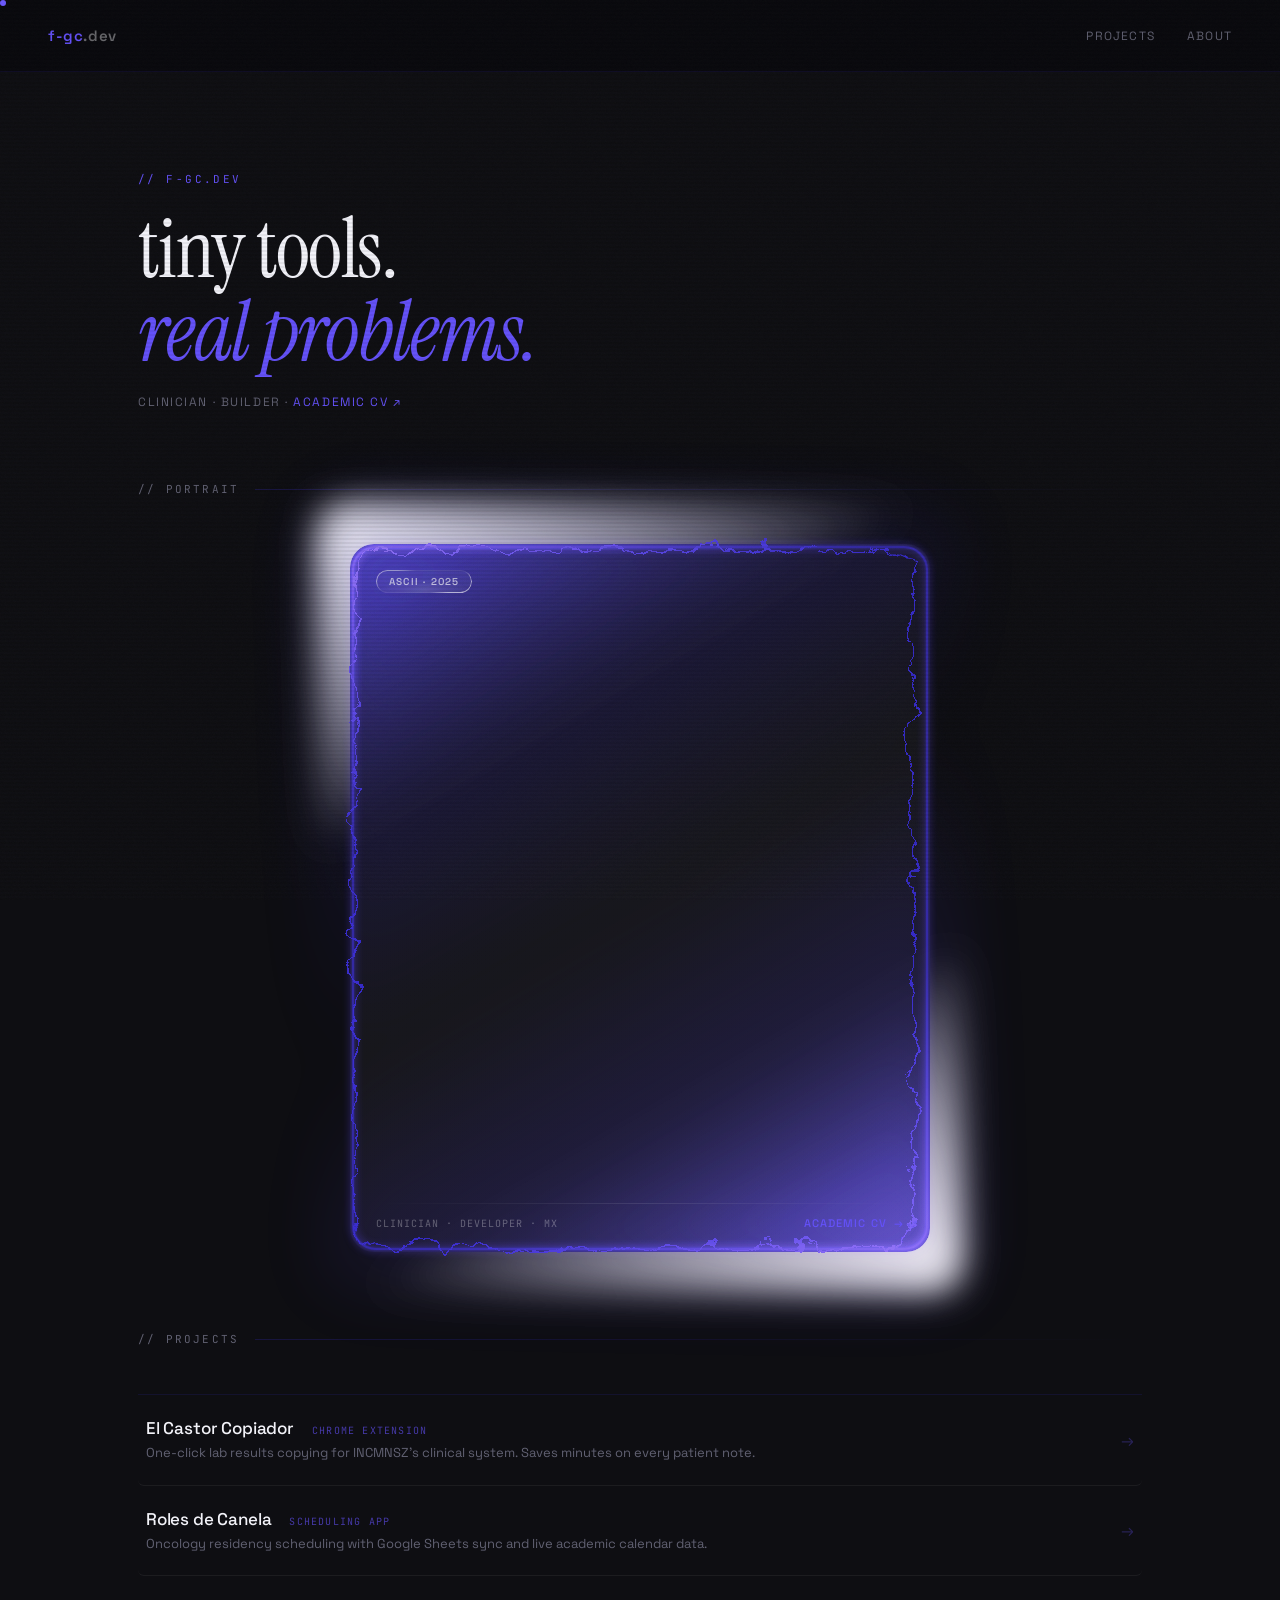
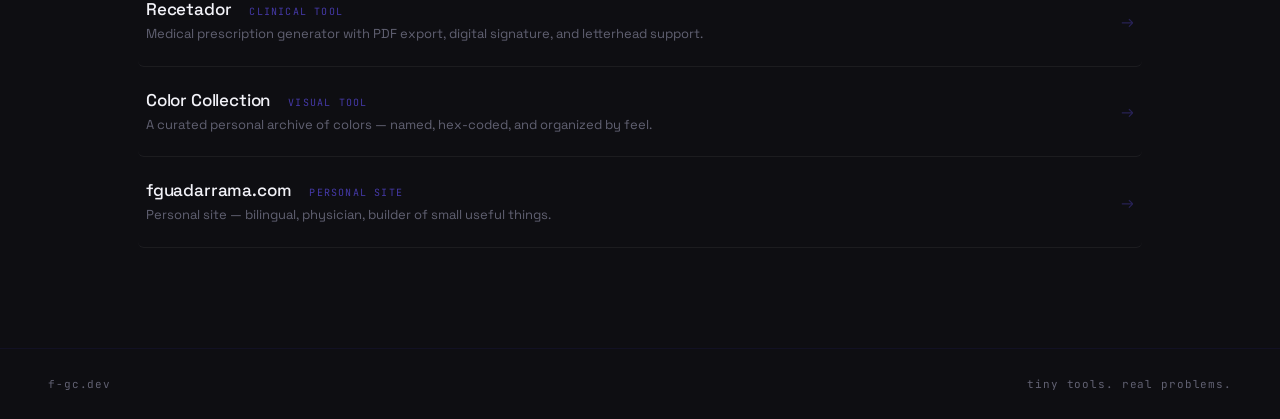
==== index.html @ c0503471 "Rename index (18).html to index.html" ====
<!DOCTYPE html>
<html lang="en">
<head>
  <meta charset="UTF-8" />
  <meta name="viewport" content="width=device-width, initial-scale=1.0" />
  <title>f-gc.dev</title>
  <link rel="preconnect" href="https://fonts.googleapis.com" />
  <link rel="preconnect" href="https://fonts.gstatic.com" crossorigin />
  <link href="https://fonts.googleapis.com/css2?family=Space+Grotesk:wght@300;400;500;600;700&family=Instrument+Serif:ital@0;1&family=JetBrains+Mono:wght@300;400&display=swap" rel="stylesheet" />
  <style>
    :root {
      --electric-border-color: color(display-p3 0.196 0.161 0.745);
      --electric-light-color:  color(display-p3 0.36  0.30  0.93);
      --gradient-color:        color(display-p3 0.10  0.08  0.30 / 0.45);
      --color-neutral-900:     color(display-p3 0.09  0.09  0.10);
      --bg:            color(display-p3 0.055 0.055 0.07);
      --fg:            color(display-p3 0.95  0.95  0.97);
      --muted:         color(display-p3 0.38  0.38  0.44);
      --accent:        color(display-p3 0.196 0.161 0.745);
      --accent-bright: color(display-p3 0.38  0.32  0.94);
      --card-w: 580px;
      --card-h: 700px;
    }

    *, *::before, *::after { margin: 0; padding: 0; box-sizing: border-box; }
    html { scroll-behavior: smooth; }

    body {
      font-family: 'Space Grotesk', sans-serif;
      background-color: var(--bg);
      color: var(--fg);
      min-height: 100vh;
      overflow-x: hidden;
    }

    /* grain */
    body::before {
      content: '';
      position: fixed; inset: 0;
      pointer-events: none; z-index: 9999; opacity: 0.025;
      background-image: url("data:image/svg+xml,%3Csvg viewBox='0 0 256 256' xmlns='http://www.w3.org/2000/svg'%3E%3Cfilter id='n'%3E%3CfeTurbulence type='fractalNoise' baseFrequency='0.9' numOctaves='4' stitchTiles='stitch'/%3E%3C/filter%3E%3Crect width='100%25' height='100%25' filter='url(%23n)'/%3E%3C/svg%3E");
      background-repeat: repeat; background-size: 128px 128px;
    }
    /* scanlines */
    body::after {
      content: '';
      position: fixed; inset: 0; pointer-events: none; z-index: 9998;
      background: repeating-linear-gradient(to bottom,transparent,transparent 2px,color(display-p3 0 0 0/0.06) 2px,color(display-p3 0 0 0/0.06) 4px);
    }

    /* HEADER */
    header {
      display: flex; align-items: center; justify-content: space-between;
      padding: 26px 48px;
      border-bottom: 1px solid color(display-p3 0.196 0.161 0.745 / 0.14);
      position: sticky; top: 0; z-index: 100;
      background: color(display-p3 0.04 0.04 0.05 / 0.88);
      backdrop-filter: blur(14px);
    }
    .logo { font-weight: 600; font-size: 15px; letter-spacing: 0.04em; color: var(--accent-bright); }
    .logo span { color: var(--fg); opacity: 0.4; }
    nav { display: flex; gap: 32px; font-size: 12px; letter-spacing: 0.1em; color: var(--muted); }
    nav a { color: inherit; text-decoration: none; text-transform: uppercase; transition: color 0.2s; }
    nav a:hover { color: var(--accent-bright); }

    /* HERO */
    .hero {
      padding: 100px 48px 72px;
      max-width: 1100px; margin: 0 auto; position: relative;
    }
    .hero-eyebrow {
      font-family: 'JetBrains Mono', monospace;
      font-size: 11px; letter-spacing: 0.22em; text-transform: uppercase;
      color: var(--accent-bright); margin-bottom: 22px;
      opacity: 0; animation: fadeUp 0.6s 0.1s forwards;
    }
    .hero-title {
      font-family: 'Instrument Serif', serif;
      font-size: clamp(50px, 6.5vw, 84px); font-weight: 400;
      line-height: 1.0; letter-spacing: -0.02em; margin-bottom: 20px;
      opacity: 0; animation: fadeUp 0.7s 0.2s forwards;
    }
    .hero-title em { font-style: italic; color: var(--accent-bright); }
    .hero-tagline {
      font-size: 12px; letter-spacing: 0.13em; color: var(--muted); text-transform: uppercase;
      opacity: 0; animation: fadeUp 0.7s 0.35s forwards;
    }
    .hero-tagline a { color: var(--accent-bright); text-decoration: none; transition: opacity 0.2s; }
    .hero-tagline a:hover { text-decoration: underline; }

    /* SECTION LABEL */
    .section-label {
      max-width: 1100px; margin: 0 auto; padding: 0 48px;
      display: flex; align-items: center; gap: 16px; margin-bottom: 48px;
    }
    .section-label span {
      font-family: 'JetBrains Mono', monospace;
      font-size: 11px; letter-spacing: 0.2em; text-transform: uppercase;
      color: var(--muted); white-space: nowrap;
    }
    .section-label::after {
      content: ''; flex: 1; height: 1px;
      background: linear-gradient(to right, color(display-p3 0.196 0.161 0.745 / 0.25), transparent);
    }

    /* HERO CARD */
    .hero-card-section {
      max-width: 1100px; margin: 0 auto;
      padding: 0 48px 80px;
      display: flex; justify-content: center;
    }

    .card-container {
      padding: 2px; border-radius: 24px; position: relative;
      width: var(--card-w); max-width: 100%; flex-shrink: 0;
      background:
        linear-gradient(-30deg, var(--gradient-color), transparent, var(--gradient-color)),
        linear-gradient(to bottom, var(--color-neutral-900), var(--color-neutral-900));
      opacity: 0; animation: fadeUp 0.7s 0.45s forwards;
    }

    .inner-container { position: relative; }

    .border-outer {
      border: 2px solid color(display-p3 0.196 0.161 0.745 / 0.5);
      border-radius: 24px; padding-right: 4px; padding-bottom: 4px;
    }
    .main-card {
      width: calc(var(--card-w) - 8px);
      max-width: calc(100% - 8px);
      height: var(--card-h);
      border-radius: 24px;
      border: 2px solid var(--electric-border-color);
      margin-top: -4px; margin-left: -4px;
      filter: url(#turbulent-displace);
    }
    .glow-layer-1 {
      border: 2px solid color(display-p3 0.196 0.161 0.745 / 0.6);
      border-radius: 24px; width: 100%; height: 100%;
      position: absolute; inset: 0; filter: blur(1px);
    }
    .glow-layer-2 {
      border: 2px solid var(--electric-light-color);
      border-radius: 24px; width: 100%; height: 100%;
      position: absolute; inset: 0; filter: blur(4px);
    }
    .overlay-1 {
      position: absolute; inset: 0; border-radius: 24px;
      opacity: 1; mix-blend-mode: overlay; transform: scale(1.1); filter: blur(16px);
      background: linear-gradient(-30deg, white, transparent 30%, transparent 70%, white);
    }
    .overlay-2 {
      position: absolute; inset: 0; border-radius: 24px;
      opacity: 0.5; mix-blend-mode: overlay; transform: scale(1.1); filter: blur(16px);
      background: linear-gradient(-30deg, white, transparent 30%, transparent 70%, white);
    }
    .background-glow {
      position: absolute; inset: 0; border-radius: 24px;
      filter: blur(32px); transform: scale(1.1); opacity: 0.28; z-index: -1;
      background: linear-gradient(-30deg, var(--electric-light-color), transparent, var(--electric-border-color));
    }

    /* Card content */
    .content-container {
      position: absolute; inset: 0;
      display: flex; flex-direction: column;
      overflow: hidden; border-radius: 22px;
    }
    .content-top { padding: 26px 26px 10px; }

    .scrollbar-glass {
      background:
        radial-gradient(47.2% 50% at 50.39% 88.37%, color(display-p3 1 1 1/0.12) 0%, transparent 100%),
        color(display-p3 1 1 1/0.04);
      position: relative; border-radius: 14px; width: fit-content;
      padding: 5px 13px; text-transform: uppercase;
      font-weight: 600; font-size: 10px; letter-spacing: 0.12em;
      color: color(display-p3 1 1 1/0.65);
    }
    .scrollbar-glass::before {
      content: ''; position: absolute; inset: 0; padding: 1px;
      background: linear-gradient(150deg,
        color(display-p3 1 1 1/0.48) 16.73%, color(display-p3 1 1 1/0.08) 30.2%,
        color(display-p3 1 1 1/0.08) 68.2%,  color(display-p3 1 1 1/0.60) 81.89%);
      border-radius: inherit;
      mask: linear-gradient(#fff 0 0) content-box, linear-gradient(#fff 0 0);
      mask-composite: xor; -webkit-mask-composite: xor; pointer-events: none;
    }

    /* ASCII block */
    .ascii-wrapper {
      flex: 1; overflow: hidden;
      display: flex; align-items: center; justify-content: center;
      padding: 6px 2px 2px;
    }
    .ascii-art {
      font-family: 'JetBrains Mono', monospace;
      font-weight: 300;
      /* JS will set a precise size; this is a safe fallback */
      font-size: 4px;
      line-height: 1.18;
      white-space: pre;
      color: color(display-p3 0.72 0.68 0.98);
      opacity: 0.85;
      letter-spacing: 0;
      display: block;
      max-width: 100%;
    }

    .divider {
      border: none; height: 1px; background-color: currentColor;
      opacity: 0.1; margin: 0 26px;
      mask-image: linear-gradient(to right, transparent, black, transparent);
      -webkit-mask-image: linear-gradient(to right, transparent, black, transparent);
    }
    .content-bottom {
      padding: 12px 26px 22px;
      display: flex; align-items: center; justify-content: space-between; gap: 12px;
    }
    .card-tagline {
      font-family: 'JetBrains Mono', monospace;
      font-size: 10px; letter-spacing: 0.1em; text-transform: uppercase;
      color: color(display-p3 1 1 1/0.3);
    }
    .card-cv-link {
      display: inline-flex; align-items: center; gap: 7px;
      font-size: 11px; letter-spacing: 0.1em; text-transform: uppercase;
      color: var(--accent-bright); text-decoration: none; font-weight: 500;
      white-space: nowrap; transition: gap 0.2s;
    }
    .card-cv-link:hover { gap: 11px; }
    .card-cv-link::after { content: '→'; }

    /* PROJECTS LIST */
    .projects-section {
      max-width: 1100px; margin: 0 auto; padding: 0 48px 100px;
    }
    .project-list {
      border-top: 1px solid color(display-p3 0.196 0.161 0.745 / 0.15);
    }
    .project-row {
      display: grid; grid-template-columns: 1fr auto;
      align-items: center; gap: 24px;
      padding: 22px 8px; border-bottom: 1px solid color(display-p3 1 1 1/0.06);
      text-decoration: none; color: inherit;
      border-radius: 6px;
      transition: background 0.18s, padding-left 0.18s;
      opacity: 0; animation: fadeUp 0.5s forwards;
    }
    .project-row:nth-child(1){animation-delay:0.5s}
    .project-row:nth-child(2){animation-delay:0.6s}
    .project-row:nth-child(3){animation-delay:0.7s}
    .project-row:nth-child(4){animation-delay:0.8s}
    .project-row:nth-child(5){animation-delay:0.9s}
    .project-row:hover {
      padding-left: 18px;
      background: color(display-p3 0.196 0.161 0.745 / 0.06);
    }
    .project-row:hover .project-arrow { opacity: 1; transform: translateX(4px); }
    .project-meta { display: flex; align-items: baseline; gap: 18px; flex-wrap: wrap; }
    .project-name { font-size: 17px; font-weight: 500; letter-spacing: -0.01em; }
    .project-tag {
      font-family: 'JetBrains Mono', monospace;
      font-size: 10px; letter-spacing: 0.12em; text-transform: uppercase;
      color: var(--accent-bright); opacity: 0.65;
    }
    .project-desc { font-size: 13px; color: var(--muted); margin-top: 4px; line-height: 1.5; }
    .project-arrow {
      font-size: 16px; color: var(--accent-bright); opacity: 0.3; flex-shrink: 0;
      transition: opacity 0.18s, transform 0.18s;
    }

    /* FOOTER */
    footer {
      border-top: 1px solid color(display-p3 0.196 0.161 0.745 / 0.1);
      padding: 28px 48px;
      display: flex; justify-content: space-between; align-items: center;
      font-family: 'JetBrains Mono', monospace;
      font-size: 11px; letter-spacing: 0.08em; color: var(--muted);
    }
    footer a { color: var(--accent-bright); text-decoration: none; }
    footer a:hover { text-decoration: underline; }

    /* ANIMATION */
    @keyframes fadeUp {
      from { opacity: 0; transform: translateY(18px); }
      to   { opacity: 1; transform: translateY(0); }
    }

    /* cursor */
    .cursor {
      width: 6px; height: 6px; background: var(--accent-bright);
      border-radius: 50%; position: fixed; pointer-events: none;
      z-index: 10000; mix-blend-mode: screen;
    }

    /* RESPONSIVE */
    @media (max-width: 860px) {
      :root { --card-w: 100%; --card-h: 520px; }
      header { padding: 18px 24px; }
      .hero { padding: 72px 24px 52px; }
      .section-label, .hero-card-section, .projects-section { padding-left: 24px; padding-right: 24px; }
    }
    @media (max-width: 480px) {
      :root { --card-h: 400px; }
      nav { gap: 18px; font-size: 11px; }
      footer { padding: 22px 24px; flex-direction: column; gap: 6px; text-align: center; }
      .project-name { font-size: 15px; }
    }
  </style>
</head>
<body>

  <div class="cursor" id="cursor"></div>

  <svg style="position:absolute;width:0;height:0;overflow:hidden;">
    <defs>
      <filter id="turbulent-displace" colorInterpolationFilters="sRGB" x="-20%" y="-20%" width="140%" height="140%">
        <feTurbulence type="turbulence" baseFrequency="0.02" numOctaves="10" result="noise1" seed="1"/>
        <feOffset in="noise1" dx="0" dy="0" result="offsetNoise1">
          <animate attributeName="dy" values="700; 0" dur="6s" repeatCount="indefinite" calcMode="linear"/>
        </feOffset>
        <feTurbulence type="turbulence" baseFrequency="0.02" numOctaves="10" result="noise2" seed="1"/>
        <feOffset in="noise2" dx="0" dy="0" result="offsetNoise2">
          <animate attributeName="dy" values="0; -700" dur="6s" repeatCount="indefinite" calcMode="linear"/>
        </feOffset>
        <feTurbulence type="turbulence" baseFrequency="0.02" numOctaves="10" result="noise1" seed="2"/>
        <feOffset in="noise1" dx="0" dy="0" result="offsetNoise3">
          <animate attributeName="dx" values="490; 0" dur="6s" repeatCount="indefinite" calcMode="linear"/>
        </feOffset>
        <feTurbulence type="turbulence" baseFrequency="0.02" numOctaves="10" result="noise2" seed="2"/>
        <feOffset in="noise2" dx="0" dy="0" result="offsetNoise4">
          <animate attributeName="dx" values="0; -490" dur="6s" repeatCount="indefinite" calcMode="linear"/>
        </feOffset>
        <feComposite in="offsetNoise1" in2="offsetNoise2" result="part1"/>
        <feComposite in="offsetNoise3" in2="offsetNoise4" result="part2"/>
        <feBlend in="part1" in2="part2" mode="color-dodge" result="combinedNoise"/>
        <feDisplacementMap in="SourceGraphic" in2="combinedNoise" scale="30" xChannelSelector="R" yChannelSelector="B"/>
      </filter>
    </defs>
  </svg>

  <header>
    <div class="logo">f-gc<span>.dev</span></div>
    <nav>
      <a href="#projects">projects</a>
      <a href="https://fguadarrama.com" target="_blank" rel="noopener">about</a>
    </nav>
  </header>

  <section class="hero">
    <p class="hero-eyebrow">// f-gc.dev</p>
    <h1 class="hero-title">tiny tools.<br><em>real problems.</em></h1>
    <p class="hero-tagline">clinician · builder · <a href="https://fguadarrama.com/cv" target="_blank" rel="noopener">academic cv ↗</a></p>
  </section>

  <div class="section-label">
    <span>// portrait</span>
  </div>

  <div class="hero-card-section">
    <div class="card-container">
      <div class="inner-container">
        <div class="border-outer">
          <div class="main-card"></div>
        </div>
        <div class="glow-layer-1"></div>
        <div class="glow-layer-2"></div>
      </div>
      <div class="overlay-1"></div>
      <div class="overlay-2"></div>
      <div class="background-glow"></div>
      <div class="content-container">
        <div class="content-top">
          <div class="scrollbar-glass">ASCII · 2025</div>
        </div>
        <div class="ascii-wrapper">
          <pre class="ascii-art" id="ascii-art"></pre>
        </div>
        <hr class="divider" />
        <div class="content-bottom">
          <span class="card-tagline">clinician · developer · mx</span>
          <a href="https://fguadarrama.com/cv" target="_blank" rel="noopener" class="card-cv-link">Academic CV</a>
        </div>
      </div>
    </div>
  </div>

  <div class="section-label" id="projects">
    <span>// projects</span>
  </div>

  <section class="projects-section">
    <div class="project-list">

      <a href="#" class="project-row">
        <div>
          <div class="project-meta">
            <span class="project-name">El Castor Copiador</span>
            <span class="project-tag">Chrome Extension</span>
          </div>
          <p class="project-desc">One-click lab results copying for INCMNSZ's clinical system. Saves minutes on every patient note.</p>
        </div>
        <span class="project-arrow">→</span>
      </a>

      <a href="#" class="project-row">
        <div>
          <div class="project-meta">
            <span class="project-name">Roles de Canela</span>
            <span class="project-tag">Scheduling App</span>
          </div>
          <p class="project-desc">Oncology residency scheduling with Google Sheets sync and live academic calendar data.</p>
        </div>
        <span class="project-arrow">→</span>
      </a>

      <a href="#" class="project-row">
        <div>
          <div class="project-meta">
            <span class="project-name">Recetador</span>
            <span class="project-tag">Clinical Tool</span>
          </div>
          <p class="project-desc">Medical prescription generator with PDF export, digital signature, and letterhead support.</p>
        </div>
        <span class="project-arrow">→</span>
      </a>

      <a href="#" class="project-row">
        <div>
          <div class="project-meta">
            <span class="project-name">Color Collection</span>
            <span class="project-tag">Visual Tool</span>
          </div>
          <p class="project-desc">A curated personal archive of colors — named, hex-coded, and organized by feel.</p>
        </div>
        <span class="project-arrow">→</span>
      </a>

      <a href="https://fguadarrama.com" target="_blank" rel="noopener" class="project-row">
        <div>
          <div class="project-meta">
            <span class="project-name">fguadarrama.com</span>
            <span class="project-tag">Personal Site</span>
          </div>
          <p class="project-desc">Personal site — bilingual, physician, builder of small useful things.</p>
        </div>
        <span class="project-arrow">→</span>
      </a>

    </div>
  </section>

  <footer>
    <span>f-gc.dev</span>
    <span>tiny tools. real problems.</span>
  </footer>

  <script>
    // Cursor
    const cursor = document.getElementById('cursor');
    document.addEventListener('mousemove', e => {
      cursor.style.left = (e.clientX - 3) + 'px';
      cursor.style.top  = (e.clientY - 3) + 'px';
    });

    // ASCII portrait — embedded directly, no fetch needed
    const ASCII_ART = `                                                                                          
                                                                                          
                                   \u00a8\u201a\u2018\u2018\u2018\u00a8\u00a8\u00a8\u00b8\u2018\u2013\u00b3\u2014^\u00a6\u201e:                                      
                             \u2018(z\u00f2J\u0063oj>+!\u00af\u00af!|ilo\u2021uJ%u%\u2020\u00ab\u00aa\u00b2\u00b9                                
                            \u0063\u0033\u2122O\u00dd\u0161\u00f1P\u00c7\u00dd6\u00be\u00fcV\u00cc\u00bdv\u00bd3w\u00fc2\u00a9\u2122a&\u00f42\u00f3z\u0192\u00f2J\u00a1\u00a8                           
                          \u00a8\u00a2f6\u00ae\u00ddk\u00aeSTO44\u00f4&\u00ce9S94\u00a9\u00a3fUeTT4\u00f9\u2122\u00bexfxx\u00b5\u2030                           
                         {\u2030s\u00b1\u00a3w\u00cdut\u00ef+\u00ab/)\u00d7ivJ\u00f6\u00a3\u00f4\u00be\u00b5yO9\u0178\u0039\u0039\u00ae\u00e0PZ\u00e4\u00fbSkS\u00f2\u2018                         
                      \u2026\u00aa\u00a6)=s\u00a9u*\u201c\u2018\u02c6\u00b8\u00b8\u00a8\u2026\u201a\u00b9\u00b3\u201c\u00af\u00ac{<rz\u00f3Y&f\u00beU\u00dd\u00f1b\u00a5FD\u00c7\u00fb\u00e0\u00a7\u00f5\u201c                        
                    \u00a8\u201c!?\u00ef1z>\u00ba\u02dc           \u02c6\u2018\u00ad\u201c\u00af\u00ac/\u00bf=v\u00ee\u0192\u2030\u00f3aSP\u00f1\u00a5\u00a5\u00e1P\u00e0S\u00e7|                       
                    \u00abf\u00f2\u00a2s\u00f6\u00ec\u02dc             \u0060\u02c6\u201a\u2018\u2039\u00b9\u00b3\u00a1||)?\u00bf\u20201n5h\u00e5\u00e8\u00e8\u00a5Z\u00e0\u0178\u00f5o                      
                   \u0060\u00f6\u00f9a\u00f4\u00a9t\u203a              \u2026\u2018\u02dc\u2018\u2018\u2018\u00b9\u201c\u201c\u201c\u00a6\u00a1\u2022{\u00bft3x\u0161\u00d6\u00d9d\u00d3\u00e1FO1                     
                   \u00b9L\u2122yV\u2030|            \u2026\u2026\u2026\u02c6\u2018:\u203a\u203a\u203a\u2039\u00b2\u201c\u00b2\u201c\u00f7!\u00bb*}*>z\u00a9\u00a7\u00fdeo\u00faG\u00da\u00ff\u00bd                     
                   \u00f7\u00f2\u00e7Vnr~             \u00a8\u00b8\u02dc\u2018\u2018:;\u201a;\u00ba\u201e\u201c\u201c^\u00a6|///?=\u20305D\u00da\u00df\u00d5\u00d5\u00f02                     
                   \u00d7\u00e73\u00f3\u00cd\u00ed\u201e               \u00a8\u00b8\u2026\u00a8\u00a8\u02c6\u2018\u00b2~~\u201c^\u00f7\u2022\u2022/*\u20201\u2030&\u00e4\u00dc\u00df\u0160XX\u00eb                     
                   )\u00cc3OV/\u2018                  \u0060\u02c6\u2018\u201a\u2039\u00b2\u00ba\u201c\u2014\u00a1\u00ab){\u00bfit\u00f9u\u00a3T\u00fdp\u00d4\u00d0\u017dA\u2020                    
                   +\u00f2\u00a3Tt\u201e\u0060           \u00a8\u0060\u0060\u00a8\u00a8\u2026\u00b4\u2026\u2018\u2018\u00ad\u2013\u2013\u00b3\u201e\u00a6|\u2022/?>\u0076%\u2030\u00cc4\u00e5\u20ac\u00d4\u0160\u017dRf                    
                   \u00bbUL\u00ddl\u00b7   \u00a8\u201cì\u00a4\u00cfaÎL\u0063\u2020!\u201e\u00b3\u2013\u00b3\u00ba\u00ba\u00d7[>zÌL\u00f3s\u00a2u%rlIu\u00a2n\u2122\u00f1p\u00d4\u0160X\u017d\u00ad                    
                   \u201e\u00f602\u00ab\u00b4\u2018\u20227\u00ed\u00edvjI\u0192C\u00fc4f\u2122I+\u2022?\u00ee0aU\u00f1\u00e0Ux\u00f4\u00fcf\u017eS\u00e4\u00f1\u00f5\u00f3\u00bdC\u00fc\u00d6\u00dbA\u00db\u00ea\u00d5                     
                   \u2026v\u00cd\u00ba\u00fai\u201a\u00ad\u2018\u2039\u00ab}i\u00edo\u00f2\u00b1\u00f32y4\u00a3\u00b1Y&\u00dd\u00ffUe\u00ce\u00cd\u0192%J\u0192z\u00f2wyS\u00deA\u0160\u00deGXKK\u0160z                     
                    i\u00d6\u00ae5^\u00b2!|J\u00f65f\u00fc\u00ddP9Ty2\u00c7\u00e5\u00f1\u00ff\u00deh\u0066S\u00ae\u00aePÙF\u00dd5\u00cex\u00fc\u00f4e\u00fb\u00d6\u00ae\u00eb\u0160\u017d\u00c4\u00ea\u00a5\u00f3\u00b3                    
                  !1=Ytu\u0060 \u02dc\u00acì)\u00ab{\u00b4it¤\u0063is\u00f1@(\u00ec\u0161b5\u00a2\u00a9Vz\u00bdJ3x\u00f1\u00e9\u00a7\u00f9\u00a9\u00f5\u00ceu&dq\u00e3\u00ff\u00e09\u00f4\u00ba                   
                 \u02c6t\u2020~=\u2026\u201c\u00b9   \u2018\u201c)>\u00a4\u00f2\u00a2\u0063>>\u00fa\u00ab\u2026\u2018\u2014<\u00eb\u00cd3o\u00f6n\u2030z\u00bc\u00f6C3C\u00bdJ\u00ce\u00fc\u00cc\u00b1UGb&\u00f5O0\u00ec                   
                  \u00d7+\u203a\u00ef  %    \u2018\u00b2\u201e\u00aa\u2014\u00aa\u201e^s+  \u00b8\u00aa}Jd\u00bc>**\u00ef\u00ee<\u00d7\u2022|+}i\u00a3u\u00a4\u00f2\u00a9Gk\u00f6\u00cd\u00fc\u00cf\u201c                   
                  \u00b2\u00bb\u00ad^   ;\u0060\u00bb\u00ef>?\u00d771J\u00ee\u00bd!   ;|?ll\u00c7\u00e4\u00b5\u00cf=*}\u00efIs\u00b1\u00a2\u00bcj>\u0063\u00f6\u00fa\u00d9ku\u00ccJ^                    
                   \u00a8\u00a8\u00b8     \u2018\u00ba\u2014*rIzr\u00f7\u203a   \u2026\u2039\u00ab{\u00bc\u00a2\u2030\u00a2\u00bc1llll\u00eeoIcvìì\u0049C\u00ceT&1J\u00a6                     
                    \u2026   \u2026\u201a\u2018\u00b0^\u00bb\u00ef\u20213\u00a2|     \u2026\u00ad\u00bb7=(|<\u00cci*\u2022\u201c\u00b0\u00b0\u201c!(?i1\u01923\u00fa\u00f5zz\u00ed                      
                       \u2018\u00b0^\u00ab\u2020\u0063\u00bd\u00a9a%7\u00ec\u00eel)\u00ab/\u00bbits\u00cfs3\u00f9\u00fa\u0192@V%\u2020*\u00bfi<<l\u00a4\u00a2\u00cd6Y>}\u00d7                      
                      \u00b4\u2039\u201e{\u00edI\u00cfyal\u00d7{\u00d7\u00eclz0\u2122\u00f4\u00ae\u00d2\u00e88\u00de\u00e1\u00be\u00bdj\u00eer\u0073\u00a9s%t%z\u00bd\u00f2\u00cc\u00a9O\u00cd\u00efi1                      
                      \u02dc\u201c\u00ac>r@xf\u00a4i\u00bb\u00a6\u00f7|\u00f7+[rCÌu\u0192\u00bd\u00f2\u2030j\u00ef\u00ec\u00ef1cI\u00a4%\u0192\u00bc\u00f2\u00f33V\u2122y\u2122\u00bdn                       
                      \u201a\u00aa\u20227\u00ed\u00ee%v\u00bd\u00fc\u00cct=>ii{|\u2022\u2022/vIInn3w2\u00cd\u00f2\u00ee\u00ed1\u00ee\u0192\u00a2\u00f3\u00cd\u00f9\u00ceV\u201a                         
                      \u02dc~!{}?*)^|@\u0178j \u00b8    \u00b0 \u00a8\u00b9\u00b7v\u00bfe\u00d4\u00e1\u2030{\u00ab\u00d7(?\u00ee\u00f2\u00cdwa\u00b5\u00a1                          
                     ^\u00bb\u00ad\u201e\u00f7\u2022\u2022\u00bb\u00ac\u2014~\u201c(\u00ed?|\u203a\u0060     \u02c6\u2018<\u00bd\u00a2Jv{}[>\u00d7\u00ecz@\u00b1w\u00b5\u00bc\u00a8                          
                \u00a6\u00ees04\u00faai\u00aa\u00a1|\u00f7\u2014\u201e\u00b2\u2039:\u00b9~\u00af\u2022{+{(\u00bb{\u00ed\u00bcJ\u00bd\u00bcn=*?>>><z\u00f6@3f\u0178\u00f7                           
              r\u00f56Tye\u0055fef\u0192\u00a1!\u00a6\u201c\u00b0\u2018\u02c6\u2018\u2018:\u00b0\u00aa(7\u00ec==ljj\u00eeJ\u0192\u0063j<//\u2022\u00ac=\u2030C\u00a9eP\u00be\u2014                           
            \u201et\u2030\u00b1Y\u00f9\u21222\u00faa\u0061\u00f4y\u00a2\u00a1\u00f7\u201e\u2013\u2018\u00b4\u0060\u2026\u00b8\u2018;\u00b3\u00a6\u00ab\u00d7>[?*}7\u2020\u2020(\u2022(\u00d771\u0192s09\u00d2gQ\u00c0\u00e1l                         
   \u00b4      \u2018(}\u00edzs\u007a\u2021@\u00b1\u00f6\u00a9y\u00b5\u00ae\u01785<\u00a6\u00b2;\u00a8   \u0060\u00a8\u00b8\u2018\u00ad~\u201c\u201c\u201c\u201c\u2014\u00af\u00a6\u00af^/<\u00ee\u00bc@V\u00f5h\u00d3\u00de\u0153W#H\u0153\u00da\u2030\u02c6                      
\u00bf[*!\u2022)/\u2022^\u00d7wf\u00b1o\u2030\u00cf\u2030\u00a4\u2030\u00bcCw6O\u00e0Pb\u005a\u00a2\u2022\u00a6\u00b2\u2026   \u0060\u00b8\u201a:;\u2039\u2039\u00b0\u201c^\u00f7^\u00ac\u00d71\u00a23w\u00ce\u00c7\u00e8d\u00e5\u00e9\u00c4\u00e6\u00c4\u00d0\u00d0\u00d4\u0160\u00d6\u2018                     
@Coo%\u00bd\u00f2\u00bd\u00bc\u00bc\u00a39\u00e1P\u00ae2\u00b1\u2122uC\u00cf\u00f3&x\u00ae\u00c7\u00fd\u00f8Di<}|\u201c\u203a\u201a\u201a\u2018\u2039\u00b0\u00b2\u00b2\u00b3\u00aa\u00f7)(*13f4\u00b5\u0161\u00d6\u00ebdå\u00e1\u00df\u00c5\u00c1\u017d\u00d4\u20ac\u00df\u00e2G\u00f8\u00a2\u00b7                   
Jtil\u00f2L\u00b13C\u00a2\u2030u\u00a3\u00c7\u00dfp\u00fd\u00f1\u01616\u00a3\u00e70a\u00ce\u00a5\u00b6\u00f8\u00b5\u201c{\u2021\u00f6\u00a2c[*+)((((*\u2020v\u0192V9\u00d6F\u00a5\u00e8\u00d9\u00fd\u00d6D\u0161k\u00e2#\u00c1\u017d\u00ea\u00dbA\u00e2\u00e9\u00b6\u00e9\u00f5;                  
\u00f9C\u00edI\u00a9\u21226\u00fc\u00b13\u00ccC2Z\u00d0B\u00c2\u00c5\u00eabx\u00e7\u00be\u00be\u2122S\u00d2\u00cd\u00b3\u00b3\u00d7\u2030\u00f9fye6\u00ce\u00f54f\u00f5OS\u0068\u00d38\u00f0\u00f0G\u00f0\u00eb\u00d3bP\u00dd\u00aeT$KHX\u0153\u00ea\u00d5\u00f8\u00e9\u00d3d\u00f0\u00a5\u2018                 
\u00f4@%\u00cf\u212245\u00a9Y\u00cd3w\u00e72\u00f4\u0178GK\u00ea\u00b6\u20ac\u00eaw6Yhf\u00e7\u2021\u00ba\u2039\u201c(\u00ed\u2030&9Pb\u00de\u00e8\u00d9\u00da\u00e9\u00f0\u00f0\u00f0\u00e9\u00dad\u00d3\u00ffP\u00fb\u0178\u00ae9TU\u00ebg\u00d0\u00ea\u00ea\u00d4m\u00f8\u00b6\u00eb\u00dad\u00a5f!\u2018               
O3\u2030\u00a3w&44\u00b1\u00f6@\u00cd\u00cc\u00cc0aTd\u00e3\u00d3\u00a5\u00e1kYk\u00a3bFc\u201c\u2039\u00b3|*7v\u00bd\u00b1\u2122\u00ceU\u00ddh\u0161PD\u00a5b\u00f1\u0161\u0178Ty\u00b56\u00b5TT\u00ae\u00eb\u00ea\u00d0pp\u00d4\u00e2\u00eb\u00da$\u00de\u00d6\u00e5\u00f1\u00a5b\u00f9\u2013             
\u00c7s\u0192C0\u00ce6y0\u00b13\u00cc\u00f6%\u00bd3\u2122U\u00e1F\u01785S5w&\u00be%O\u00e4n\u2014\u00b2\u201e\u00a6\u00ab(\u00d7<r\u0192sCV\u00fax\u00b5OT4\u00f4\u00f55\u00f5\u00cef4x\u00b5\u00ae$\u00d5\u00d5\u00dfm\u00dc\u00dc\u00dc$b$\u00d2\u00d3\u00d3\u00dc8\u00d9\u2122\u00b7            
\u00b5s\u00ee\u00f6\u00a9\u00b5\u017ex&Y\u00f6\u0192\u00a2J\u00bc\u00f6\u00cfw9\u00a7Z\u0178\u00dd\u00bef\u0079\u005\u005\u0079y\u00de\u00e9db9\u00cf<\u00ac!+7\u00ef\u00ee\u00bcssCsn\u00a2\u00a2\u00f6\u00a92\u00e722&\u00faO\u00e5G\u00b6\u00dc\u00f0G\u00dc\u00fd\u00d6\u00e8\u00da\u00e9d\u00d9d\u00f0\u00e2h|            
On\u00a2\u00f6\u00e75\u00b5\u00f5\u00fa\u00fa\u2122Y\u00b13\u00cf\u00f2C\u00b1\u00a3\u00fa5y6\u00a7\u00dd\u00dd\u00a5\u00fd\u017e\u00f5\u00f5\u00e1$\u00f0G\u00e3m\u00e3G\u00f8\u00f0\u00ebb\u00dda%\u00ef\u00ed1\u00eeJ\u00ccn\u00f2\u00f6@\u00ccV4LtoaÝ$d\u00f0\u00f0\u00eb\u00d6\u00d6\u00d3\u00daG\u00f8\u00ebZ\u00f9\u00ac           
6\u00b1\u00f3u\u00fckkõ0VYw\u00a9\u00a90L\u00a9\u00e7\u00f9\u00cf@\u2122\u00bekš\u00ffh\u00a7F\u00d66\u00cd\u00be\u00d3\u00e3m\u00e3\u00e2\u00e3\u20ac\u00d4\u0160\u00db\u0160q\u00ea\u00ea\u20ac\u00e9\u00e5\u00fb5sc\u00eeI\u0192\u20306d\u00dc\u00a53@yh\u005adf\u00d6\u00d2\u00d3$\u00b6\u00df\u0160\u00d5A\u00e10\u00f3\u00cdV\u00b1\u0192+\u00b9   
f\u00bdzLf&4\u00f9\u00cfu\u00a2\u00f6\u00f6\u00f63\u00a35\u017e\u00fbf\u2122\u2122\u00f9\u00b1\u00e7&\u00aeFF\u00e0ZO\u00e7T\u00ff\u00d3\u00f0\u0160\u0160A\u00d4\u00dbqgX\u0153XX\u0153\u0153\u017e\u017e\u0153g\u00db\u20ac\u00e2\u00b6G\u00b6\u00f0\u00dc\u0064\u00fd\u017e\u00fc\u00e4\u00daR\u00fe##\u00e6#\u00fe\u017e\u00d5\u00da\u00c7\u00bea4\u00ae\u00d2\u00f0\u00df\u20ac\u00e8\u00cc\u00b0
C%\u00bd\u00cfayx0\u00f2\u00bd\u2030\u00bd\u2030\u2030u\u00b1\u00f5\u00a7\u00aefu\u00f4\u00fcLw\u00f2\u00a9\u00fb\u00d2\u00d2b\u00e1\u00be\u00a96\u00f1\u00a7Z\u00e9\u00ea\u0153\u00d0XKRH\u00c0HR\u017e\u0153X\u00d0q\u00ea\u00d0gq\u00f8\u00e8Dy\u00ce\u00dd\u00e9\u00c4\u00e6BQB#Hg\u00d5G\u00ebb\u00a7UU\u0178\u00a5\u00dfE\u00fe\u00ea\u00fdZb$
CIu\u00cd\u00f4\u00ce9f\u00e70L\u00f9\u00a9\u00cd\u00b1\u00a9\u00ce\u00aeS\u0066\u00f4\u00a95\u00f5\u00be&x\u00dd\u00b5T\u00e0bk\u00a9\u00a9P\u00d9\u00f1\u00f1\u00ff$\u00e3\u00d5\u0153RH\u00c0\u00c0\u00c4Xq\u00dbgggg\u0160\u00dahTO\u00a5\u00dfK\u00fe\u00c1NN\u00c1X\u00f0$\u00da$\u00de\u00a5\u0161\u0178\u017e\u00a7D\u00b6Eg$\u00e5\u00d38\u00df\u00d5`;

    document.getElementById('ascii-art').textContent = ASCII_ART;

    // Fit ascii font size to the card width on every resize
    function fitAscii() {
      const pre = document.getElementById('ascii-art');
      const wrapper = pre.closest('.ascii-wrapper');
      if (!wrapper || !pre) return;
      const avail = wrapper.clientWidth - 4;
      // Count max chars per line
      const lines = pre.textContent.split('\n');
      const maxCols = Math.max(...lines.map(l => l.length));
      if (maxCols === 0) return;
      // Compute target px per char then convert to font-size
      // JetBrains Mono ch ≈ 0.60 × font-size
      const pxPerChar = avail / maxCols;
      const fs = Math.max(1.8, Math.min(pxPerChar / 0.60, 8));
      pre.style.fontSize = fs + 'px';
    }

    window.addEventListener('load',   fitAscii);
    window.addEventListener('resize', fitAscii);
  </script>
</body>
</html>
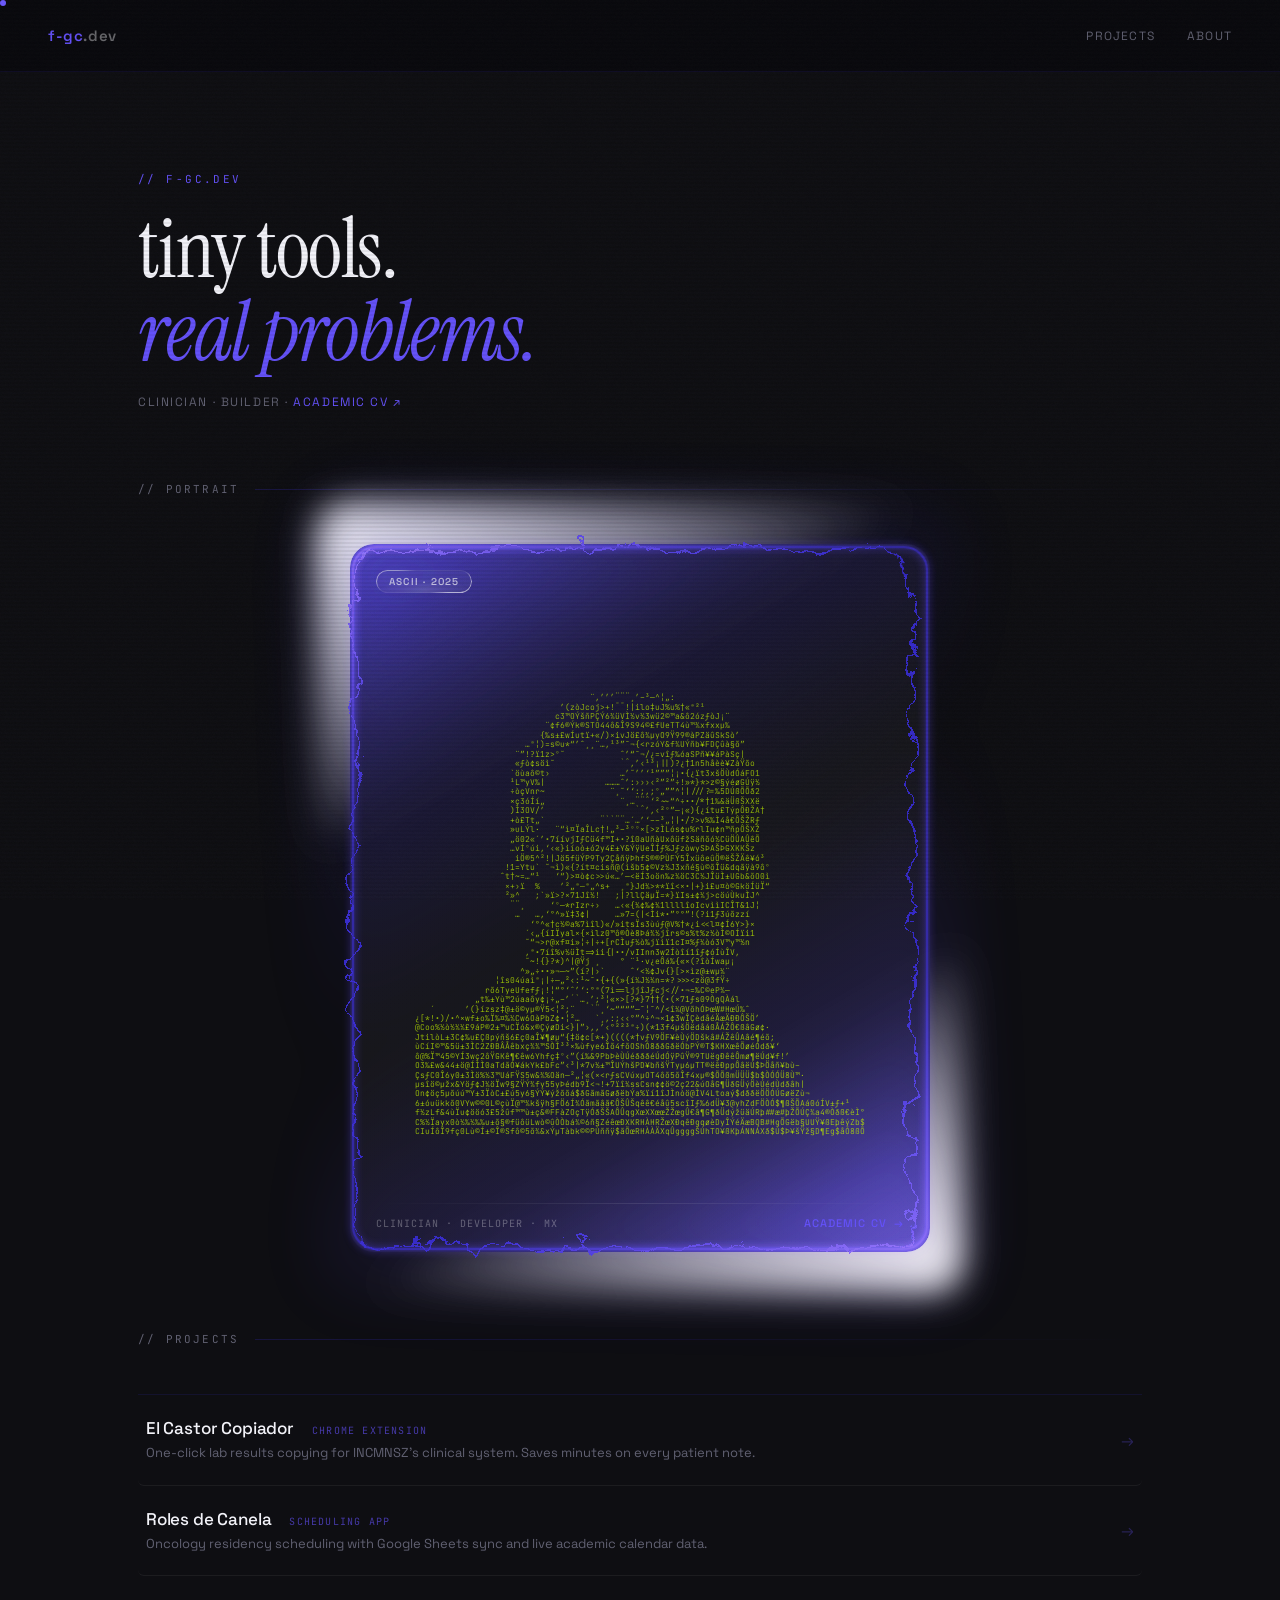
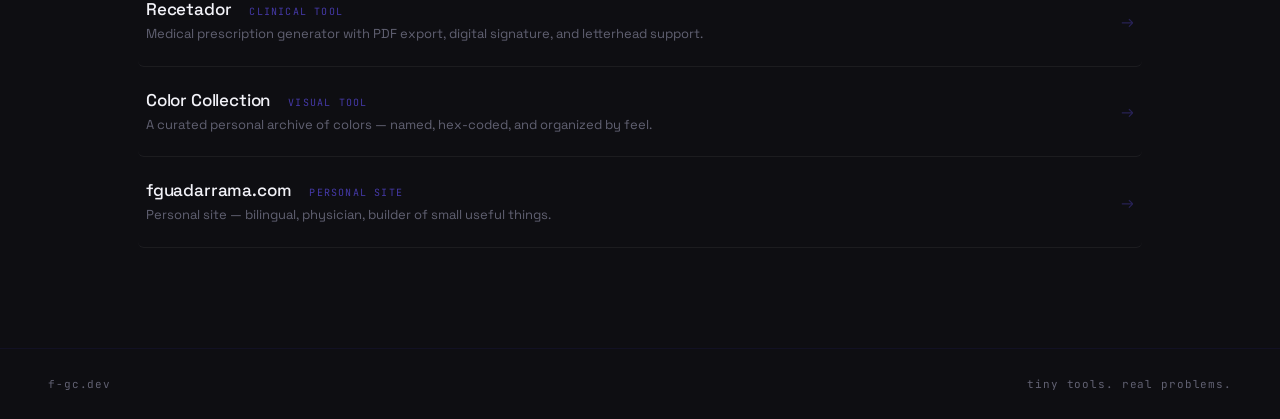
==== commit 6fbf0512: "Update index.html" ====
--- a/index.html
+++ b/index.html
@@ -4,6 +4,9 @@
   <meta charset="UTF-8" />
   <meta name="viewport" content="width=device-width, initial-scale=1.0" />
   <title>f-gc.dev</title>
+  <meta name="robots" content="noindex, nofollow, noarchive, nocache" />
+  <meta name="googlebot" content="noindex, noarchive" />
+  <meta http-equiv="Cache-Control" content="no-store, no-cache, must-revalidate" />
   <link rel="preconnect" href="https://fonts.googleapis.com" />
   <link rel="preconnect" href="https://fonts.gstatic.com" crossorigin />
   <link href="https://fonts.googleapis.com/css2?family=Space+Grotesk:wght@300;400;500;600;700&family=Instrument+Serif:ital@0;1&family=JetBrains+Mono:wght@300;400&display=swap" rel="stylesheet" />
@@ -200,7 +203,7 @@
       font-size: 4px;
       line-height: 1.18;
       white-space: pre;
-      color: color(display-p3 0.72 0.68 0.98);
+      color: color(display-p3 0.749 0.886 0.271);
       opacity: 0.85;
       letter-spacing: 0;
       display: block;
@@ -467,53 +470,54 @@
     // ASCII portrait — embedded directly, no fetch needed
     const ASCII_ART = `                                                                                          
                                                                                           
-                                   \u00a8\u201a\u2018\u2018\u2018\u00a8\u00a8\u00a8\u00b8\u2018\u2013\u00b3\u2014^\u00a6\u201e:                                      
-                             \u2018(z\u00f2J\u0063oj>+!\u00af\u00af!|ilo\u2021uJ%u%\u2020\u00ab\u00aa\u00b2\u00b9                                
-                            \u0063\u0033\u2122O\u00dd\u0161\u00f1P\u00c7\u00dd6\u00be\u00fcV\u00cc\u00bdv\u00bd3w\u00fc2\u00a9\u2122a&\u00f42\u00f3z\u0192\u00f2J\u00a1\u00a8                           
-                          \u00a8\u00a2f6\u00ae\u00ddk\u00aeSTO44\u00f4&\u00ce9S94\u00a9\u00a3fUeTT4\u00f9\u2122\u00bexfxx\u00b5\u2030                           
-                         {\u2030s\u00b1\u00a3w\u00cdut\u00ef+\u00ab/)\u00d7ivJ\u00f6\u00a3\u00f4\u00be\u00b5yO9\u0178\u0039\u0039\u00ae\u00e0PZ\u00e4\u00fbSkS\u00f2\u2018                         
-                      \u2026\u00aa\u00a6)=s\u00a9u*\u201c\u2018\u02c6\u00b8\u00b8\u00a8\u2026\u201a\u00b9\u00b3\u201c\u00af\u00ac{<rz\u00f3Y&f\u00beU\u00dd\u00f1b\u00a5FD\u00c7\u00fb\u00e0\u00a7\u00f5\u201c                        
-                    \u00a8\u201c!?\u00ef1z>\u00ba\u02dc           \u02c6\u2018\u00ad\u201c\u00af\u00ac/\u00bf=v\u00ee\u0192\u2030\u00f3aSP\u00f1\u00a5\u00a5\u00e1P\u00e0S\u00e7|                       
-                    \u00abf\u00f2\u00a2s\u00f6\u00ec\u02dc             \u0060\u02c6\u201a\u2018\u2039\u00b9\u00b3\u00a1||)?\u00bf\u20201n5h\u00e5\u00e8\u00e8\u00a5Z\u00e0\u0178\u00f5o                      
-                   \u0060\u00f6\u00f9a\u00f4\u00a9t\u203a              \u2026\u2018\u02dc\u2018\u2018\u2018\u00b9\u201c\u201c\u201c\u00a6\u00a1\u2022{\u00bft3x\u0161\u00d6\u00d9d\u00d3\u00e1FO1                     
-                   \u00b9L\u2122yV\u2030|            \u2026\u2026\u2026\u02c6\u2018:\u203a\u203a\u203a\u2039\u00b2\u201c\u00b2\u201c\u00f7!\u00bb*}*>z\u00a9\u00a7\u00fdeo\u00faG\u00da\u00ff\u00bd                     
-                   \u00f7\u00f2\u00e7Vnr~             \u00a8\u00b8\u02dc\u2018\u2018:;\u201a;\u00ba\u201e\u201c\u201c^\u00a6|///?=\u20305D\u00da\u00df\u00d5\u00d5\u00f02                     
-                   \u00d7\u00e73\u00f3\u00cd\u00ed\u201e               \u00a8\u00b8\u2026\u00a8\u00a8\u02c6\u2018\u00b2~~\u201c^\u00f7\u2022\u2022/*\u20201\u2030&\u00e4\u00dc\u00df\u0160XX\u00eb                     
-                   )\u00cc3OV/\u2018                  \u0060\u02c6\u2018\u201a\u2039\u00b2\u00ba\u201c\u2014\u00a1\u00ab){\u00bfit\u00f9u\u00a3T\u00fdp\u00d4\u00d0\u017dA\u2020                    
-                   +\u00f2\u00a3Tt\u201e\u0060           \u00a8\u0060\u0060\u00a8\u00a8\u2026\u00b4\u2026\u2018\u2018\u00ad\u2013\u2013\u00b3\u201e\u00a6|\u2022/?>\u0076%\u2030\u00cc4\u00e5\u20ac\u00d4\u0160\u017dRf                    
-                   \u00bbUL\u00ddl\u00b7   \u00a8\u201cì\u00a4\u00cfaÎL\u0063\u2020!\u201e\u00b3\u2013\u00b3\u00ba\u00ba\u00d7[>zÌL\u00f3s\u00a2u%rlIu\u00a2n\u2122\u00f1p\u00d4\u0160X\u017d\u00ad                    
-                   \u201e\u00f602\u00ab\u00b4\u2018\u20227\u00ed\u00edvjI\u0192C\u00fc4f\u2122I+\u2022?\u00ee0aU\u00f1\u00e0Ux\u00f4\u00fcf\u017eS\u00e4\u00f1\u00f5\u00f3\u00bdC\u00fc\u00d6\u00dbA\u00db\u00ea\u00d5                     
-                   \u2026v\u00cd\u00ba\u00fai\u201a\u00ad\u2018\u2039\u00ab}i\u00edo\u00f2\u00b1\u00f32y4\u00a3\u00b1Y&\u00dd\u00ffUe\u00ce\u00cd\u0192%J\u0192z\u00f2wyS\u00deA\u0160\u00deGXKK\u0160z                     
-                    i\u00d6\u00ae5^\u00b2!|J\u00f65f\u00fc\u00ddP9Ty2\u00c7\u00e5\u00f1\u00ff\u00deh\u0066S\u00ae\u00aePÙF\u00dd5\u00cex\u00fc\u00f4e\u00fb\u00d6\u00ae\u00eb\u0160\u017d\u00c4\u00ea\u00a5\u00f3\u00b3                    
-                  !1=Ytu\u0060 \u02dc\u00acì)\u00ab{\u00b4it¤\u0063is\u00f1@(\u00ec\u0161b5\u00a2\u00a9Vz\u00bdJ3x\u00f1\u00e9\u00a7\u00f9\u00a9\u00f5\u00ceu&dq\u00e3\u00ff\u00e09\u00f4\u00ba                   
-                 \u02c6t\u2020~=\u2026\u201c\u00b9   \u2018\u201c)>\u00a4\u00f2\u00a2\u0063>>\u00fa\u00ab\u2026\u2018\u2014<\u00eb\u00cd3o\u00f6n\u2030z\u00bc\u00f6C3C\u00bdJ\u00ce\u00fc\u00cc\u00b1UGb&\u00f5O0\u00ec                   
-                  \u00d7+\u203a\u00ef  %    \u2018\u00b2\u201e\u00aa\u2014\u00aa\u201e^s+  \u00b8\u00aa}Jd\u00bc>**\u00ef\u00ee<\u00d7\u2022|+}i\u00a3u\u00a4\u00f2\u00a9Gk\u00f6\u00cd\u00fc\u00cf\u201c                   
-                  \u00b2\u00bb\u00ad^   ;\u0060\u00bb\u00ef>?\u00d771J\u00ee\u00bd!   ;|?ll\u00c7\u00e4\u00b5\u00cf=*}\u00efIs\u00b1\u00a2\u00bcj>\u0063\u00f6\u00fa\u00d9ku\u00ccJ^                    
-                   \u00a8\u00a8\u00b8     \u2018\u00ba\u2014*rIzr\u00f7\u203a   \u2026\u2039\u00ab{\u00bc\u00a2\u2030\u00a2\u00bc1llll\u00eeoIcvìì\u0049C\u00ceT&1J\u00a6                     
-                    \u2026   \u2026\u201a\u2018\u00b0^\u00bb\u00ef\u20213\u00a2|     \u2026\u00ad\u00bb7=(|<\u00cci*\u2022\u201c\u00b0\u00b0\u201c!(?i1\u01923\u00fa\u00f5zz\u00ed                      
-                       \u2018\u00b0^\u00ab\u2020\u0063\u00bd\u00a9a%7\u00ec\u00eel)\u00ab/\u00bbits\u00cfs3\u00f9\u00fa\u0192@V%\u2020*\u00bfi<<l\u00a4\u00a2\u00cd6Y>}\u00d7                      
-                      \u00b4\u2039\u201e{\u00edI\u00cfyal\u00d7{\u00d7\u00eclz0\u2122\u00f4\u00ae\u00d2\u00e88\u00de\u00e1\u00be\u00bdj\u00eer\u0073\u00a9s%t%z\u00bd\u00f2\u00cc\u00a9O\u00cd\u00efi1                      
-                      \u02dc\u201c\u00ac>r@xf\u00a4i\u00bb\u00a6\u00f7|\u00f7+[rCÌu\u0192\u00bd\u00f2\u2030j\u00ef\u00ec\u00ef1cI\u00a4%\u0192\u00bc\u00f2\u00f33V\u2122y\u2122\u00bdn                       
-                      \u201a\u00aa\u20227\u00ed\u00ee%v\u00bd\u00fc\u00cct=>ii{|\u2022\u2022/vIInn3w2\u00cd\u00f2\u00ee\u00ed1\u00ee\u0192\u00a2\u00f3\u00cd\u00f9\u00ceV\u201a                         
-                      \u02dc~!{}?*)^|@\u0178j \u00b8    \u00b0 \u00a8\u00b9\u00b7v\u00bfe\u00d4\u00e1\u2030{\u00ab\u00d7(?\u00ee\u00f2\u00cdwa\u00b5\u00a1                          
-                     ^\u00bb\u00ad\u201e\u00f7\u2022\u2022\u00bb\u00ac\u2014~\u201c(\u00ed?|\u203a\u0060     \u02c6\u2018<\u00bd\u00a2Jv{}[>\u00d7\u00ecz@\u00b1w\u00b5\u00bc\u00a8                          
-                \u00a6\u00ees04\u00faai\u00aa\u00a1|\u00f7\u2014\u201e\u00b2\u2039:\u00b9~\u00af\u2022{+{(\u00bb{\u00ed\u00bcJ\u00bd\u00bcn=*?>>><z\u00f6@3f\u0178\u00f7                           
-              r\u00f56Tye\u0055fef\u0192\u00a1!\u00a6\u201c\u00b0\u2018\u02c6\u2018\u2018:\u00b0\u00aa(7\u00ec==ljj\u00eeJ\u0192\u0063j<//\u2022\u00ac=\u2030C\u00a9eP\u00be\u2014                           
-            \u201et\u2030\u00b1Y\u00f9\u21222\u00faa\u0061\u00f4y\u00a2\u00a1\u00f7\u201e\u2013\u2018\u00b4\u0060\u2026\u00b8\u2018;\u00b3\u00a6\u00ab\u00d7>[?*}7\u2020\u2020(\u2022(\u00d771\u0192s09\u00d2gQ\u00c0\u00e1l                         
-   \u00b4      \u2018(}\u00edzs\u007a\u2021@\u00b1\u00f6\u00a9y\u00b5\u00ae\u01785<\u00a6\u00b2;\u00a8   \u0060\u00a8\u00b8\u2018\u00ad~\u201c\u201c\u201c\u201c\u2014\u00af\u00a6\u00af^/<\u00ee\u00bc@V\u00f5h\u00d3\u00de\u0153W#H\u0153\u00da\u2030\u02c6                      
-\u00bf[*!\u2022)/\u2022^\u00d7wf\u00b1o\u2030\u00cf\u2030\u00a4\u2030\u00bcCw6O\u00e0Pb\u005a\u00a2\u2022\u00a6\u00b2\u2026   \u0060\u00b8\u201a:;\u2039\u2039\u00b0\u201c^\u00f7^\u00ac\u00d71\u00a23w\u00ce\u00c7\u00e8d\u00e5\u00e9\u00c4\u00e6\u00c4\u00d0\u00d0\u00d4\u0160\u00d6\u2018                     
-@Coo%\u00bd\u00f2\u00bd\u00bc\u00bc\u00a39\u00e1P\u00ae2\u00b1\u2122uC\u00cf\u00f3&x\u00ae\u00c7\u00fd\u00f8Di<}|\u201c\u203a\u201a\u201a\u2018\u2039\u00b0\u00b2\u00b2\u00b3\u00aa\u00f7)(*13f4\u00b5\u0161\u00d6\u00ebdå\u00e1\u00df\u00c5\u00c1\u017d\u00d4\u20ac\u00df\u00e2G\u00f8\u00a2\u00b7                   
-Jtil\u00f2L\u00b13C\u00a2\u2030u\u00a3\u00c7\u00dfp\u00fd\u00f1\u01616\u00a3\u00e70a\u00ce\u00a5\u00b6\u00f8\u00b5\u201c{\u2021\u00f6\u00a2c[*+)((((*\u2020v\u0192V9\u00d6F\u00a5\u00e8\u00d9\u00fd\u00d6D\u0161k\u00e2#\u00c1\u017d\u00ea\u00dbA\u00e2\u00e9\u00b6\u00e9\u00f5;                  
-\u00f9C\u00edI\u00a9\u21226\u00fc\u00b13\u00ccC2Z\u00d0B\u00c2\u00c5\u00eabx\u00e7\u00be\u00be\u2122S\u00d2\u00cd\u00b3\u00b3\u00d7\u2030\u00f9fye6\u00ce\u00f54f\u00f5OS\u0068\u00d38\u00f0\u00f0G\u00f0\u00eb\u00d3bP\u00dd\u00aeT$KHX\u0153\u00ea\u00d5\u00f8\u00e9\u00d3d\u00f0\u00a5\u2018                 
-\u00f4@%\u00cf\u212245\u00a9Y\u00cd3w\u00e72\u00f4\u0178GK\u00ea\u00b6\u20ac\u00eaw6Yhf\u00e7\u2021\u00ba\u2039\u201c(\u00ed\u2030&9Pb\u00de\u00e8\u00d9\u00da\u00e9\u00f0\u00f0\u00f0\u00e9\u00dad\u00d3\u00ffP\u00fb\u0178\u00ae9TU\u00ebg\u00d0\u00ea\u00ea\u00d4m\u00f8\u00b6\u00eb\u00dad\u00a5f!\u2018               
-O3\u2030\u00a3w&44\u00b1\u00f6@\u00cd\u00cc\u00cc0aTd\u00e3\u00d3\u00a5\u00e1kYk\u00a3bFc\u201c\u2039\u00b3|*7v\u00bd\u00b1\u2122\u00ceU\u00ddh\u0161PD\u00a5b\u00f1\u0161\u0178Ty\u00b56\u00b5TT\u00ae\u00eb\u00ea\u00d0pp\u00d4\u00e2\u00eb\u00da$\u00de\u00d6\u00e5\u00f1\u00a5b\u00f9\u2013             
-\u00c7s\u0192C0\u00ce6y0\u00b13\u00cc\u00f6%\u00bd3\u2122U\u00e1F\u01785S5w&\u00be%O\u00e4n\u2014\u00b2\u201e\u00a6\u00ab(\u00d7<r\u0192sCV\u00fax\u00b5OT4\u00f4\u00f55\u00f5\u00cef4x\u00b5\u00ae$\u00d5\u00d5\u00dfm\u00dc\u00dc\u00dc$b$\u00d2\u00d3\u00d3\u00dc8\u00d9\u2122\u00b7            
-\u00b5s\u00ee\u00f6\u00a9\u00b5\u017ex&Y\u00f6\u0192\u00a2J\u00bc\u00f6\u00cfw9\u00a7Z\u0178\u00dd\u00bef\u0079\u005\u005\u0079y\u00de\u00e9db9\u00cf<\u00ac!+7\u00ef\u00ee\u00bcssCsn\u00a2\u00a2\u00f6\u00a92\u00e722&\u00faO\u00e5G\u00b6\u00dc\u00f0G\u00dc\u00fd\u00d6\u00e8\u00da\u00e9d\u00d9d\u00f0\u00e2h|            
-On\u00a2\u00f6\u00e75\u00b5\u00f5\u00fa\u00fa\u2122Y\u00b13\u00cf\u00f2C\u00b1\u00a3\u00fa5y6\u00a7\u00dd\u00dd\u00a5\u00fd\u017e\u00f5\u00f5\u00e1$\u00f0G\u00e3m\u00e3G\u00f8\u00f0\u00ebb\u00dda%\u00ef\u00ed1\u00eeJ\u00ccn\u00f2\u00f6@\u00ccV4LtoaÝ$d\u00f0\u00f0\u00eb\u00d6\u00d6\u00d3\u00daG\u00f8\u00ebZ\u00f9\u00ac           
-6\u00b1\u00f3u\u00fckkõ0VYw\u00a9\u00a90L\u00a9\u00e7\u00f9\u00cf@\u2122\u00bekš\u00ffh\u00a7F\u00d66\u00cd\u00be\u00d3\u00e3m\u00e3\u00e2\u00e3\u20ac\u00d4\u0160\u00db\u0160q\u00ea\u00ea\u20ac\u00e9\u00e5\u00fb5sc\u00eeI\u0192\u20306d\u00dc\u00a53@yh\u005adf\u00d6\u00d2\u00d3$\u00b6\u00df\u0160\u00d5A\u00e10\u00f3\u00cdV\u00b1\u0192+\u00b9   
-f\u00bdzLf&4\u00f9\u00cfu\u00a2\u00f6\u00f6\u00f63\u00a35\u017e\u00fbf\u2122\u2122\u00f9\u00b1\u00e7&\u00aeFF\u00e0ZO\u00e7T\u00ff\u00d3\u00f0\u0160\u0160A\u00d4\u00dbqgX\u0153XX\u0153\u0153\u017e\u017e\u0153g\u00db\u20ac\u00e2\u00b6G\u00b6\u00f0\u00dc\u0064\u00fd\u017e\u00fc\u00e4\u00daR\u00fe##\u00e6#\u00fe\u017e\u00d5\u00da\u00c7\u00bea4\u00ae\u00d2\u00f0\u00df\u20ac\u00e8\u00cc\u00b0
-C%\u00bd\u00cfayx0\u00f2\u00bd\u2030\u00bd\u2030\u2030u\u00b1\u00f5\u00a7\u00aefu\u00f4\u00fcLw\u00f2\u00a9\u00fb\u00d2\u00d2b\u00e1\u00be\u00a96\u00f1\u00a7Z\u00e9\u00ea\u0153\u00d0XKRH\u00c0HR\u017e\u0153X\u00d0q\u00ea\u00d0gq\u00f8\u00e8Dy\u00ce\u00dd\u00e9\u00c4\u00e6BQB#Hg\u00d5G\u00ebb\u00a7UU\u0178\u00a5\u00dfE\u00fe\u00ea\u00fdZb$
-CIu\u00cd\u00f4\u00ce9f\u00e70L\u00f9\u00a9\u00cd\u00b1\u00a9\u00ce\u00aeS\u0066\u00f4\u00a95\u00f5\u00be&x\u00dd\u00b5T\u00e0bk\u00a9\u00a9P\u00d9\u00f1\u00f1\u00ff$\u00e3\u00d5\u0153RH\u00c0\u00c0\u00c4Xq\u00dbgggg\u0160\u00dahTO\u00a5\u00dfK\u00fe\u00c1NN\u00c1X\u00f0$\u00da$\u00de\u00a5\u0161\u0178\u017e\u00a7D\u00b6Eg$\u00e5\u00d38\u00df\u00d5`;
+                                   ¨‚’’’¨¨¨¸’–³—^¦„:                                      
+                             ’(zòJcoj>+!¯¯!|ilo‡uJ%u%†«ª²¹                                
+                            c3™OÝšñPÇÝ6¾üVÌ½v½3wü2©™a&ô2ózƒòJ¡¨                           
+                          ¨¢f6®Ýk®STO44ô&Î9S94©£fUeTT4ù™¾xfxxµ‰                           
+                         {‰s±£wÍutï+«/)×ivJö£ô¾µyO9Ÿ99®àPZäûSkSò’                         
+                      …ª¦)=s©u*“’ˆ¸¸¨…‚¹³”¯¬{<rzóY&f¾UÝñb¥FDÇûà§õ”                        
+                    ¨”!?ï1z>º˜           ˆ’­“¯¬/¿=vîƒ‰óaSPñ¥¥áPàSç|                       
+                    «ƒò¢söì˜             \`ˆ‚’‹¹³¡||)?¿†1n5håèè¥ZàŸõo                      
+                   \`öùaô©t›              …’˜’’‘¹”””¦¡•{¿ït3xšÖÙdÓáFO1                     
+                   ¹L™yV‰|            ………ˆ’:›››‹²”²”÷!»*}*>z©§ýéøGÚÿ½                     
+                   ÷òçVnr~             ¨¸˜‘‘:;‚;º„””^¦|///?=‰5DÚßÕÕð2                     
+                   ×ç3óÍí„               ¨¸…¨¨ˆ‘²~~“^÷••/*†1‰&äÜßŠXXë                     
+                   )Ì3OV/’                  \`ˆ’‚‹²º”—¡«){¿ítu£TýpÔÐŽA†                    
+                   +ò£Tt„\`           ¨\`\`¨¨…´…’‘­––³„¦|•/?>v%‰Ì4å€ÔŠŽRƒ                    
+                   »uLÝl·   ¨“ì¤ÏaÎLc†!„³–³ºº×[>zÌLós¢u%rlIu¢n™ñpÔŠXŽ­                    
+                   „ö02«´’•7íívjIƒCü4f™I+•?î0aUñàUxôüfžSäñõó½CüÖÛAÛêÕ                     
+                   …vÍºúi‚­‘‹«}iíoò±ó2y4£±Y&ÝÿUeÎÍƒ%JƒzòwySÞAŠÞGXKKŠz                     
+                    iÖ®5^²!|Jö5füÝP9Ty2ÇåñÿÞhfS®®PÙFÝ5ÎxüôeûÖ®ëŠŽÄê¥ó³                    
+                  !1=Ytu\` ˜¬ì)«{?ít¤cisñ@(ìšb5¢©Vz½J3xñé§ù©õÎü&dqãÿà9ôº                   
+                 ˆt†~=…“¹   ‘“)>¤ò¢c>>ú«…’—<ëÍ3oön‰z¼öC3C½JÎüÌ±UGb&õO0ì                   
+                  ×+›ï  %    ’²„ª—ª„^s+  ¸ª}Jd¼>**ïî<×•|+}i£u¤ò©GköÍüÏ“                   
+                  ²»­^   ;\`»ï>?×71Jî½!   ;|?llÇäµÏ=*}ïIs±¢¼j>cöúÙkuÌJ^                    
+                   ¨¨¸     ‘º—*rIzr÷›   …‹«{¼¢‰¢¼1llllîoIcvììICÎT&1J¦                     
+                    …   …‚‘°^»ï‡3¢|     …­»7=(|<Ìi*•”°°”!(?i1ƒ3úõzzí                      
+                       ‘°^«†c½©a%7ìîl)«/»itsÏs3ùúƒ@V%†*¿i<<l¤¢Í6Y>}×                      
+                      ´‹„{íIÏyal×{×ìlz0™ô®Òè8Þá¾½jîrs©s%t%z½òÌ©OÍïi1                      
+                      ˜“¬>r@xf¤i»¦÷|÷+[rCÌuƒ½ò‰jïìï1cI¤%ƒ¼òó3V™y™½n                       
+                      ‚ª•7íî%v½üÌt=>ii{|••/vIInn3w2Íòîí1îƒ¢óÍùÎV‚                         
+                      ˜~!{}?*)^|@Ÿj ¸    ° ¨¹·v¿eÔá‰{«×(?îòÍwaµ¡                          
+                     ^»­„÷••»¬—~”(í?|›\`     ˆ‘<½¢Jv{}[>×ìz@±wµ¼¨                          
+                ¦îs04úaìª¡|÷—„²‹:¹~¯•{+{(»{í¼J½¼n=*?>>><zö@3fŸ÷                           
+              rõ6TyeUfefƒ¡!¦“°‘ˆ’‘:°ª(7ì==ljjîJƒcj<//•¬=‰C©eP¾—                           
+            „t‰±Yù™2úaaôy¢¡÷„–’´\`…¸’;³¦«×>[?*}7††(•(×71ƒs09ÒgQÀál                         
+   ´      ’(}ízsz‡@±ö©yµ®Ÿ5<¦²;¨   \`¨¸‘­~“““”—¯¦¯^/<î¼@VõhÓÞœW#HœÚ‰ˆ                      
+¿[*!•)/•^×wf±o‰Ï‰¤‰¼Cw6OàPbZ¢•¦²…   \`¸‚:;‹‹°”^÷^¬×1¢3wÎÇèdåéÄæÄÐÐÔŠÖ’                     
+@Coo%½ò½¼¼£9áP®2±™uCÏó&x®ÇýøDi<}|”›‚‚’‹°²²³ª÷)(*13f4µšÖëdåáßÅÁŽÔ€ßâGø¢·                   
+JtilòL±3C¢‰u£Çßpýñš6£ç0aÎ¥¶øµ“{‡ö¢c[*+)((((*†vƒV9ÖF¥èÙýÖDškâ#ÁŽêÛAâé¶éõ;                  
+ùCíI©™&5ü±3ÌC2ZÐBÂÅêbxç¾¾™SÒÍ³³×‰ùfye6Îõ4fõOShÓ8ððGðëÓbPÝ®T$KHXœêÕøéÓdð¥‘                 
+ô@%Ï™45©YÍ3wç2ôŸGKê¶€êw6Yhfç‡º‹”(í‰&9PbÞèÙÚéðððéÚdÓÿPûŸ®9TUëgÐêêÔmø¶ëÚd¥f!’               
+O3‰£w&44±ö@ÍÌÌ0aTdãÓ¥ákYk£bFc”‹³|*7v½±™ÎUÝhšPD¥bñšŸTyµ6µTT®ëêÐppÔâëÚ$ÞÖåñ¥bù–             
+ÇsƒC0Î6y0±3Ìö%½3™UáFŸS5w&¾%Oän—²„¦«(×<rƒsCVúxµOT4ôõ5õÎf4xµ®$ÕÕßmÜÜÜ$b$ÒÓÓÜ8Ù™·            
+µsîö©µžx&Yöƒ¢J¼öÏw9§ZŸÝ¾fy55yÞédb9Ï<¬!+7ïî¼ssCsn¢¢ö©2ç22&úOåG¶ÜðGÜýÖèÚédÙdðâh|            
+On¢öç5µõúú™Y±3ÏòC±£ú5y6§ÝÝ¥ýžõõá$ðGãmãGøðëbÝa%ïí1îJÌnòö@ÌV4Ltoaý$dððëÖÖÓÚGøëZù¬           
+6±óuükkõ0VYw©©0L©çùÏ@™¾kšÿh§FÖ6Í¾Óãmãâã€ÔŠÛŠqêê€éåû5scîIƒ‰6dÜ¥3@yhZdFÖÒÓ$¶ßŠÕAá0óÍV±ƒ+¹   
+f½zLf&4ùÏu¢ööó3£5žûf™™ù±ç&®FFàZOçTÿÓðŠŠAÔÛqgXœXXœœŽŽœgÛ€â¶G¶ðÜdýžüäÚRþ##æ#þŽÕÚÇ¾a4®Òðß€èÌ°
+C%½Ïayx0ò½‰½‰‰u±õ§®füôüLwò©ûÒÒbá¾©6ñ§ZéêœÐXKRHÀHRŽœXÐqêÐgqøèDyÎÝéÄæBQB#HgÕGëb§UUŸ¥ßEþêýZb$
+CIuÍôÎ9fç0Lù©Í±©Î®Sfô©5õ¾&xÝµTàbk©©PÙññÿ$ãÕœRHÀÀÄXqÛggggŠÚhTO¥ßKþÁNNÁXð$Ú$Þ¥šŸž§D¶Eg$åÓ8ßÕ
+`;
 
     document.getElementById('ascii-art').textContent = ASCII_ART;
 
@@ -536,6 +540,7 @@
 
     window.addEventListener('load',   fitAscii);
     window.addEventListener('resize', fitAscii);
+
   </script>
 </body>
 </html>
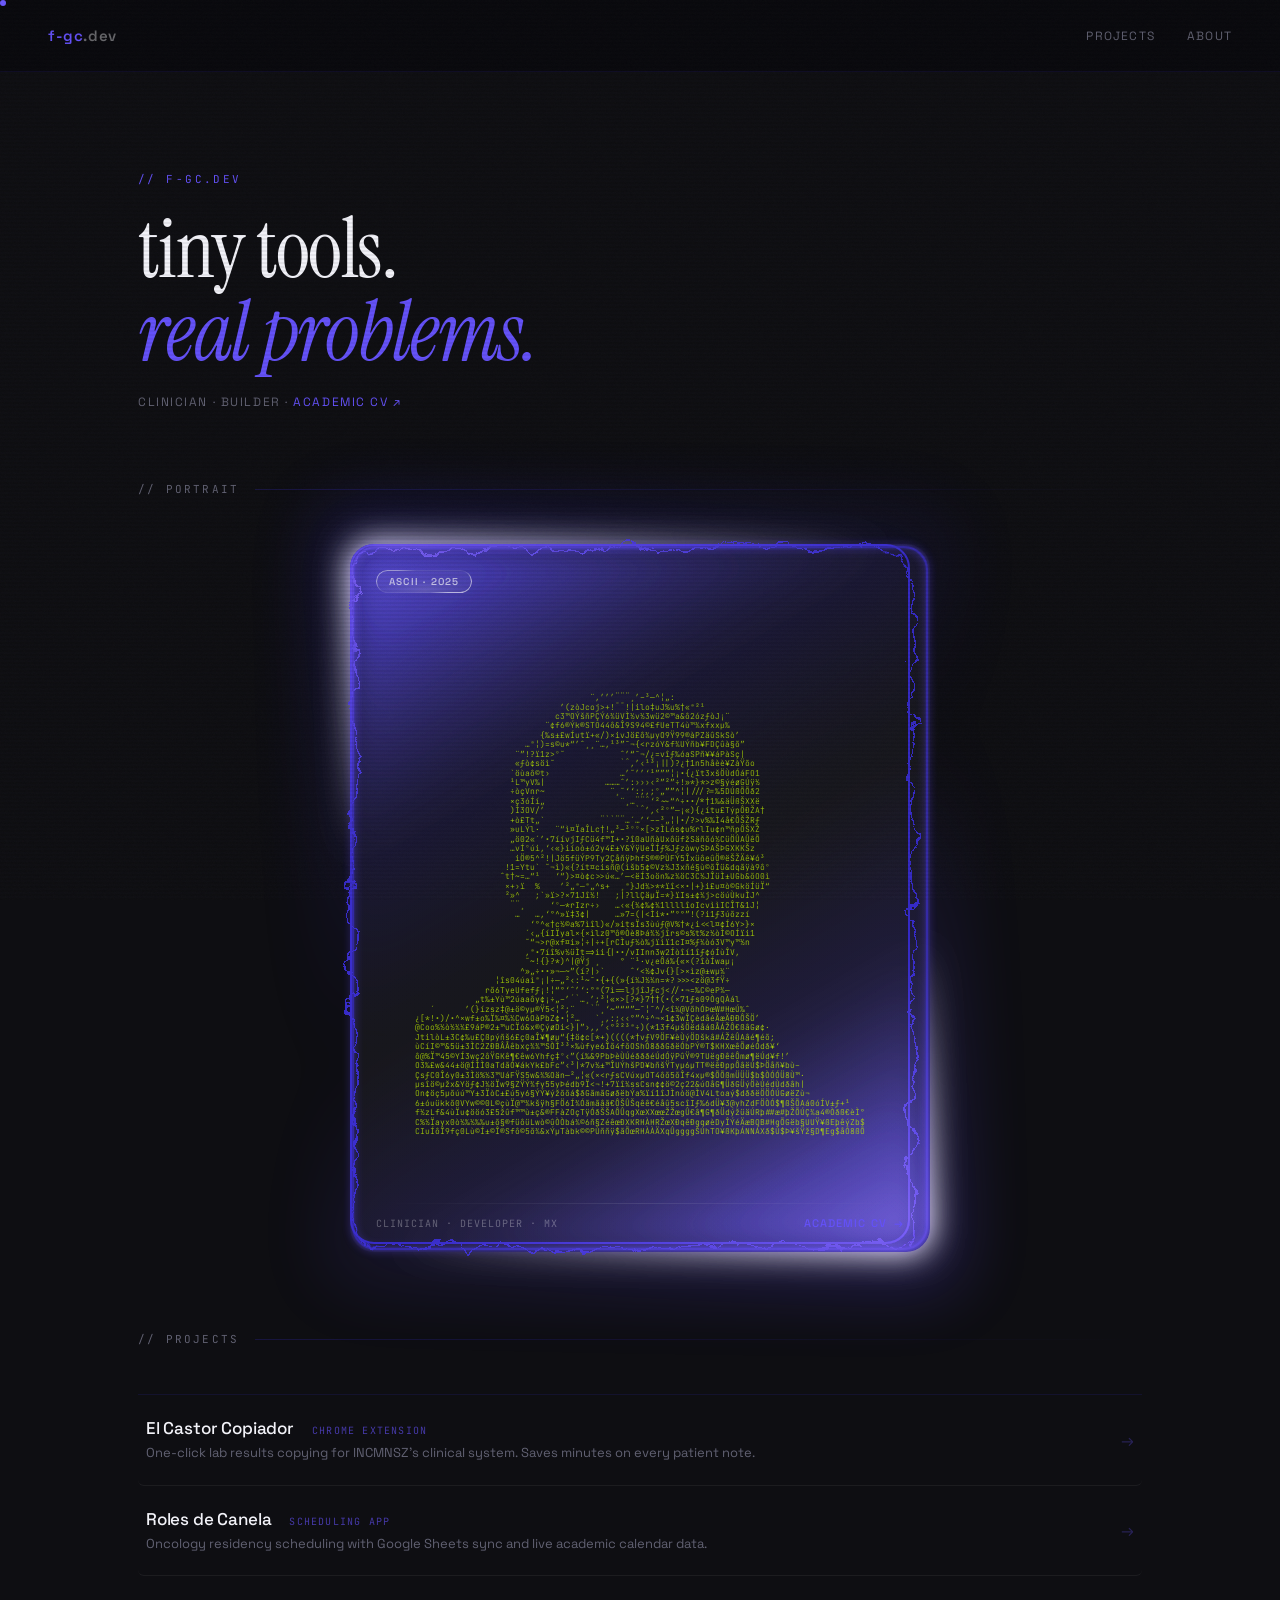
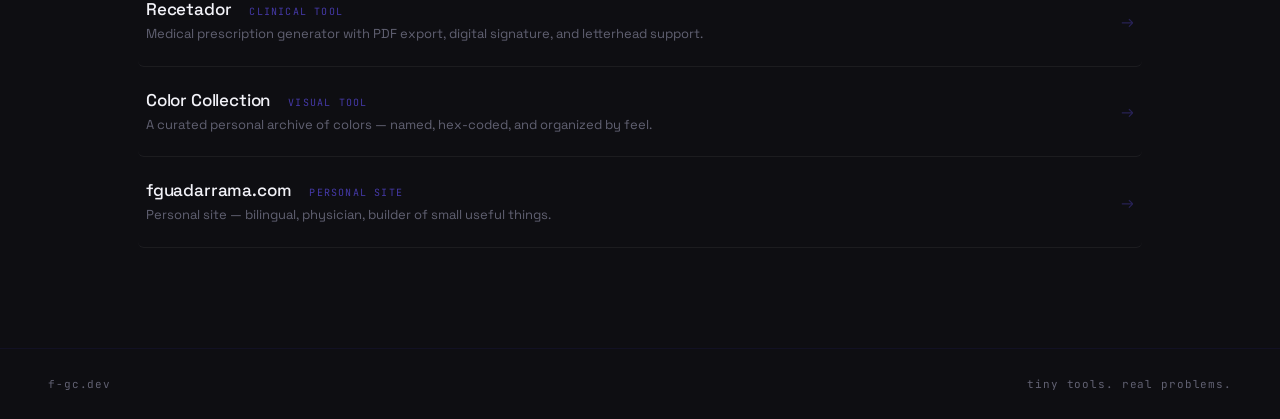
==== commit 1e27a938: "Update index.html" ====
--- a/index.html
+++ b/index.html
@@ -135,31 +135,49 @@
       border-radius: 24px;
       border: 2px solid var(--electric-border-color);
       margin-top: -4px; margin-left: -4px;
+      position: relative;
+      /* No filter here — Safari flickers when displacing bordered elements */
+    }
+    /* Turbulence applied to a borderless overlay so Safari stays stable */
+    .main-card::after {
+      content: '';
+      position: absolute;
+      inset: -2px;
+      border-radius: 24px;
+      border: 2px solid var(--electric-border-color);
       filter: url(#turbulent-displace);
+      pointer-events: none;
+      /* isolate the filter on its own layer */
+      will-change: filter;
+      transform: translateZ(0);
     }
     .glow-layer-1 {
       border: 2px solid color(display-p3 0.196 0.161 0.745 / 0.6);
       border-radius: 24px; width: 100%; height: 100%;
       position: absolute; inset: 0; filter: blur(1px);
+      transform: translateZ(0); will-change: filter;
     }
     .glow-layer-2 {
       border: 2px solid var(--electric-light-color);
       border-radius: 24px; width: 100%; height: 100%;
       position: absolute; inset: 0; filter: blur(4px);
+      transform: translateZ(0); will-change: filter;
     }
     .overlay-1 {
       position: absolute; inset: 0; border-radius: 24px;
-      opacity: 1; mix-blend-mode: overlay; transform: scale(1.1); filter: blur(16px);
+      opacity: 1; mix-blend-mode: overlay; filter: blur(16px);
       background: linear-gradient(-30deg, white, transparent 30%, transparent 70%, white);
+      transform: translateZ(0);
     }
     .overlay-2 {
       position: absolute; inset: 0; border-radius: 24px;
-      opacity: 0.5; mix-blend-mode: overlay; transform: scale(1.1); filter: blur(16px);
+      opacity: 0.5; mix-blend-mode: overlay; filter: blur(16px);
       background: linear-gradient(-30deg, white, transparent 30%, transparent 70%, white);
+      transform: translateZ(0);
     }
     .background-glow {
       position: absolute; inset: 0; border-radius: 24px;
-      filter: blur(32px); transform: scale(1.1); opacity: 0.28; z-index: -1;
+      filter: blur(32px); transform: scale(1.1); opacity: 0.3; z-index: -1;
       background: linear-gradient(-30deg, var(--electric-light-color), transparent, var(--electric-border-color));
     }
 
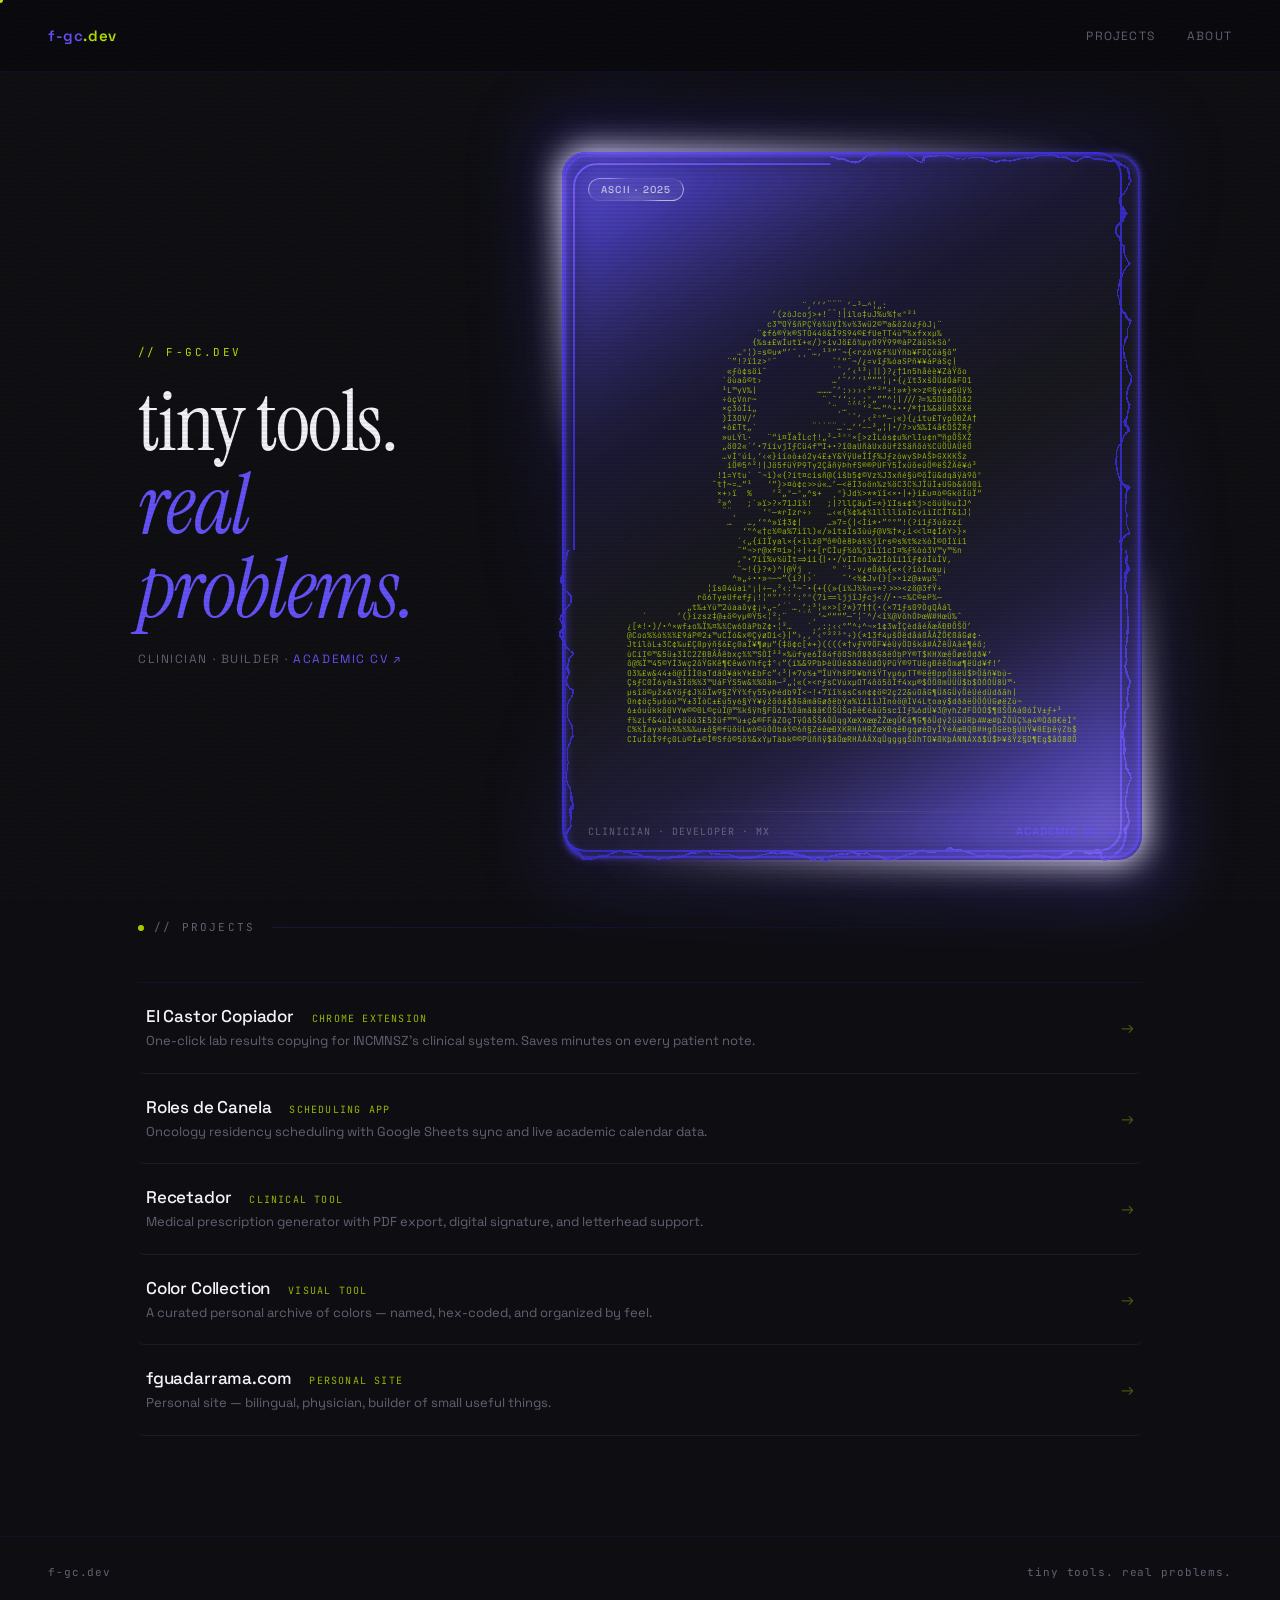
==== commit 70ab01be: "Update index.html less buggy" ====
--- a/index.html
+++ b/index.html
@@ -21,6 +21,8 @@
       --muted:         color(display-p3 0.38  0.38  0.44);
       --accent:        color(display-p3 0.196 0.161 0.745);
       --accent-bright: color(display-p3 0.38  0.32  0.94);
+      /* #c7e44c lime accent */
+      --lime: color(display-p3 0.749 0.886 0.271);
       --card-w: 580px;
       --card-h: 700px;
     }
@@ -61,20 +63,28 @@
       backdrop-filter: blur(14px);
     }
     .logo { font-weight: 600; font-size: 15px; letter-spacing: 0.04em; color: var(--accent-bright); }
-    .logo span { color: var(--fg); opacity: 0.4; }
+    .logo span { color: var(--lime); opacity: 1; }
     nav { display: flex; gap: 32px; font-size: 12px; letter-spacing: 0.1em; color: var(--muted); }
     nav a { color: inherit; text-decoration: none; text-transform: uppercase; transition: color 0.2s; }
     nav a:hover { color: var(--accent-bright); }
 
     /* HERO */
-    .hero {
-      padding: 100px 48px 72px;
-      max-width: 1100px; margin: 0 auto; position: relative;
+    /* Side-by-side hero layout */
+    .hero-split {
+      max-width: 1100px; margin: 0 auto;
+      padding: 80px 48px 60px;
+      display: grid;
+      grid-template-columns: 1fr auto;
+      align-items: center;
+      gap: 64px;
+    }
+    .hero-text {
+      display: flex; flex-direction: column; gap: 0;
     }
     .hero-eyebrow {
       font-family: 'JetBrains Mono', monospace;
       font-size: 11px; letter-spacing: 0.22em; text-transform: uppercase;
-      color: var(--accent-bright); margin-bottom: 22px;
+      color: var(--lime); margin-bottom: 22px;
       opacity: 0; animation: fadeUp 0.6s 0.1s forwards;
     }
     .hero-title {
@@ -101,6 +111,16 @@
       font-size: 11px; letter-spacing: 0.2em; text-transform: uppercase;
       color: var(--muted); white-space: nowrap;
     }
+    .section-label span::before {
+      content: '';
+      display: inline-block;
+      width: 6px; height: 6px;
+      border-radius: 50%;
+      background: var(--lime);
+      margin-right: 10px;
+      vertical-align: middle;
+      opacity: 0.9;
+    }
     .section-label::after {
       content: ''; flex: 1; height: 1px;
       background: linear-gradient(to right, color(display-p3 0.196 0.161 0.745 / 0.25), transparent);
@@ -108,9 +128,10 @@
 
     /* HERO CARD */
     .hero-card-section {
-      max-width: 1100px; margin: 0 auto;
-      padding: 0 48px 80px;
-      display: flex; justify-content: center;
+      display: flex;
+      justify-content: center;
+      align-items: center;
+      flex-shrink: 0;
     }
 
     .card-container {
@@ -226,6 +247,9 @@
       letter-spacing: 0;
       display: block;
       max-width: 100%;
+      user-select: none;
+      -webkit-user-select: none;
+      pointer-events: none;
     }
 
     .divider {
@@ -275,7 +299,7 @@
     .project-row:nth-child(5){animation-delay:0.9s}
     .project-row:hover {
       padding-left: 18px;
-      background: color(display-p3 0.196 0.161 0.745 / 0.06);
+      background: color(display-p3 0.749 0.886 0.271 / 0.04);
     }
     .project-row:hover .project-arrow { opacity: 1; transform: translateX(4px); }
     .project-meta { display: flex; align-items: baseline; gap: 18px; flex-wrap: wrap; }
@@ -283,11 +307,11 @@
     .project-tag {
       font-family: 'JetBrains Mono', monospace;
       font-size: 10px; letter-spacing: 0.12em; text-transform: uppercase;
-      color: var(--accent-bright); opacity: 0.65;
+      color: var(--lime); opacity: 0.8;
     }
     .project-desc { font-size: 13px; color: var(--muted); margin-top: 4px; line-height: 1.5; }
     .project-arrow {
-      font-size: 16px; color: var(--accent-bright); opacity: 0.3; flex-shrink: 0;
+      font-size: 16px; color: var(--lime); opacity: 0.35; flex-shrink: 0;
       transition: opacity 0.18s, transform 0.18s;
     }
 
@@ -310,23 +334,29 @@
 
     /* cursor */
     .cursor {
-      width: 6px; height: 6px; background: var(--accent-bright);
+      width: 6px; height: 6px; background: var(--lime);
       border-radius: 50%; position: fixed; pointer-events: none;
       z-index: 10000; mix-blend-mode: screen;
     }
 
     /* RESPONSIVE */
-    @media (max-width: 860px) {
-      :root { --card-w: 100%; --card-h: 520px; }
+    @media (max-width: 900px) {
+      :root { --card-w: 420px; --card-h: 540px; }
+      .hero-split {
+        grid-template-columns: 1fr;
+        padding: 60px 24px 40px;
+        gap: 40px;
+      }
+      .hero-card-section { width: 100%; justify-content: center; }
       header { padding: 18px 24px; }
-      .hero { padding: 72px 24px 52px; }
-      .section-label, .hero-card-section, .projects-section { padding-left: 24px; padding-right: 24px; }
+      .section-label, .projects-section { padding-left: 24px; padding-right: 24px; }
     }
     @media (max-width: 480px) {
-      :root { --card-h: 400px; }
+      :root { --card-w: 100%; --card-h: 400px; }
       nav { gap: 18px; font-size: 11px; }
       footer { padding: 22px 24px; flex-direction: column; gap: 6px; text-align: center; }
       .project-name { font-size: 15px; }
+      .hero-split { padding: 48px 20px 32px; gap: 32px; }
     }
   </style>
 </head>
@@ -336,27 +366,17 @@
 
   <svg style="position:absolute;width:0;height:0;overflow:hidden;">
     <defs>
-      <filter id="turbulent-displace" colorInterpolationFilters="sRGB" x="-20%" y="-20%" width="140%" height="140%">
-        <feTurbulence type="turbulence" baseFrequency="0.02" numOctaves="10" result="noise1" seed="1"/>
+      <filter id="turbulent-displace" colorInterpolationFilters="sRGB" x="-15%" y="-15%" width="130%" height="130%">
+        <feTurbulence type="turbulence" baseFrequency="0.018" numOctaves="3" result="noise1" seed="1"/>
         <feOffset in="noise1" dx="0" dy="0" result="offsetNoise1">
-          <animate attributeName="dy" values="700; 0" dur="6s" repeatCount="indefinite" calcMode="linear"/>
+          <animate attributeName="dy" values="700; 0" dur="8s" repeatCount="indefinite" calcMode="linear"/>
         </feOffset>
-        <feTurbulence type="turbulence" baseFrequency="0.02" numOctaves="10" result="noise2" seed="1"/>
+        <feTurbulence type="turbulence" baseFrequency="0.018" numOctaves="3" result="noise2" seed="3"/>
         <feOffset in="noise2" dx="0" dy="0" result="offsetNoise2">
-          <animate attributeName="dy" values="0; -700" dur="6s" repeatCount="indefinite" calcMode="linear"/>
+          <animate attributeName="dx" values="490; 0" dur="8s" repeatCount="indefinite" calcMode="linear"/>
         </feOffset>
-        <feTurbulence type="turbulence" baseFrequency="0.02" numOctaves="10" result="noise1" seed="2"/>
-        <feOffset in="noise1" dx="0" dy="0" result="offsetNoise3">
-          <animate attributeName="dx" values="490; 0" dur="6s" repeatCount="indefinite" calcMode="linear"/>
-        </feOffset>
-        <feTurbulence type="turbulence" baseFrequency="0.02" numOctaves="10" result="noise2" seed="2"/>
-        <feOffset in="noise2" dx="0" dy="0" result="offsetNoise4">
-          <animate attributeName="dx" values="0; -490" dur="6s" repeatCount="indefinite" calcMode="linear"/>
-        </feOffset>
-        <feComposite in="offsetNoise1" in2="offsetNoise2" result="part1"/>
-        <feComposite in="offsetNoise3" in2="offsetNoise4" result="part2"/>
-        <feBlend in="part1" in2="part2" mode="color-dodge" result="combinedNoise"/>
-        <feDisplacementMap in="SourceGraphic" in2="combinedNoise" scale="30" xChannelSelector="R" yChannelSelector="B"/>
+        <feBlend in="offsetNoise1" in2="offsetNoise2" mode="multiply" result="combinedNoise"/>
+        <feDisplacementMap in="SourceGraphic" in2="combinedNoise" scale="22" xChannelSelector="R" yChannelSelector="G"/>
       </filter>
     </defs>
   </svg>
@@ -369,17 +389,13 @@
     </nav>
   </header>
 
-  <section class="hero">
-    <p class="hero-eyebrow">// f-gc.dev</p>
-    <h1 class="hero-title">tiny tools.<br><em>real problems.</em></h1>
-    <p class="hero-tagline">clinician · builder · <a href="https://fguadarrama.com/cv" target="_blank" rel="noopener">academic cv ↗</a></p>
-  </section>
-
-  <div class="section-label">
-    <span>// portrait</span>
-  </div>
-
-  <div class="hero-card-section">
+  <section class="hero-split">
+    <div class="hero-text">
+      <p class="hero-eyebrow">// f-gc.dev</p>
+      <h1 class="hero-title">tiny tools.<br><em>real problems.</em></h1>
+      <p class="hero-tagline">clinician · builder · <a href="https://fguadarrama.com/cv" target="_blank" rel="noopener">academic cv ↗</a></p>
+    </div>
+    <div class="hero-card-section">
     <div class="card-container">
       <div class="inner-container">
         <div class="border-outer">
@@ -405,7 +421,8 @@
         </div>
       </div>
     </div>
-  </div>
+    </div><!-- hero-card-section -->
+  </section><!-- hero-split -->
 
   <div class="section-label" id="projects">
     <span>// projects</span>
@@ -414,7 +431,7 @@
   <section class="projects-section">
     <div class="project-list">
 
-      <a href="#" class="project-row">
+      <a href="https://fguadarrama.com/castorcopiador" target="_blank" rel="noopener" class="project-row">
         <div>
           <div class="project-meta">
             <span class="project-name">El Castor Copiador</span>
@@ -425,7 +442,7 @@
         <span class="project-arrow">→</span>
       </a>
 
-      <a href="#" class="project-row">
+      <a href="https://fguadarrama.com/rolesdecanela" target="_blank" rel="noopener" class="project-row">
         <div>
           <div class="project-meta">
             <span class="project-name">Roles de Canela</span>
@@ -436,7 +453,7 @@
         <span class="project-arrow">→</span>
       </a>
 
-      <a href="#" class="project-row">
+      <a href="https://fguadarrama.com/recetador" target="_blank" rel="noopener" class="project-row">
         <div>
           <div class="project-meta">
             <span class="project-name">Recetador</span>
@@ -447,7 +464,7 @@
         <span class="project-arrow">→</span>
       </a>
 
-      <a href="#" class="project-row">
+      <a href="https://fguadarrama.com/coolores" target="_blank" rel="noopener" class="project-row">
         <div>
           <div class="project-meta">
             <span class="project-name">Color Collection</span>
@@ -559,6 +576,12 @@
     window.addEventListener('load',   fitAscii);
     window.addEventListener('resize', fitAscii);
 
+    // Pause SVG animation when tab is hidden — saves GPU on Safari/mobile
+    const svgAnims = document.querySelectorAll('animate');
+    document.addEventListener('visibilitychange', () => {
+      svgAnims.forEach(a => document.hidden ? a.pauseAnimations() : a.unpauseAnimations());
+    });
+
   </script>
 </body>
 </html>
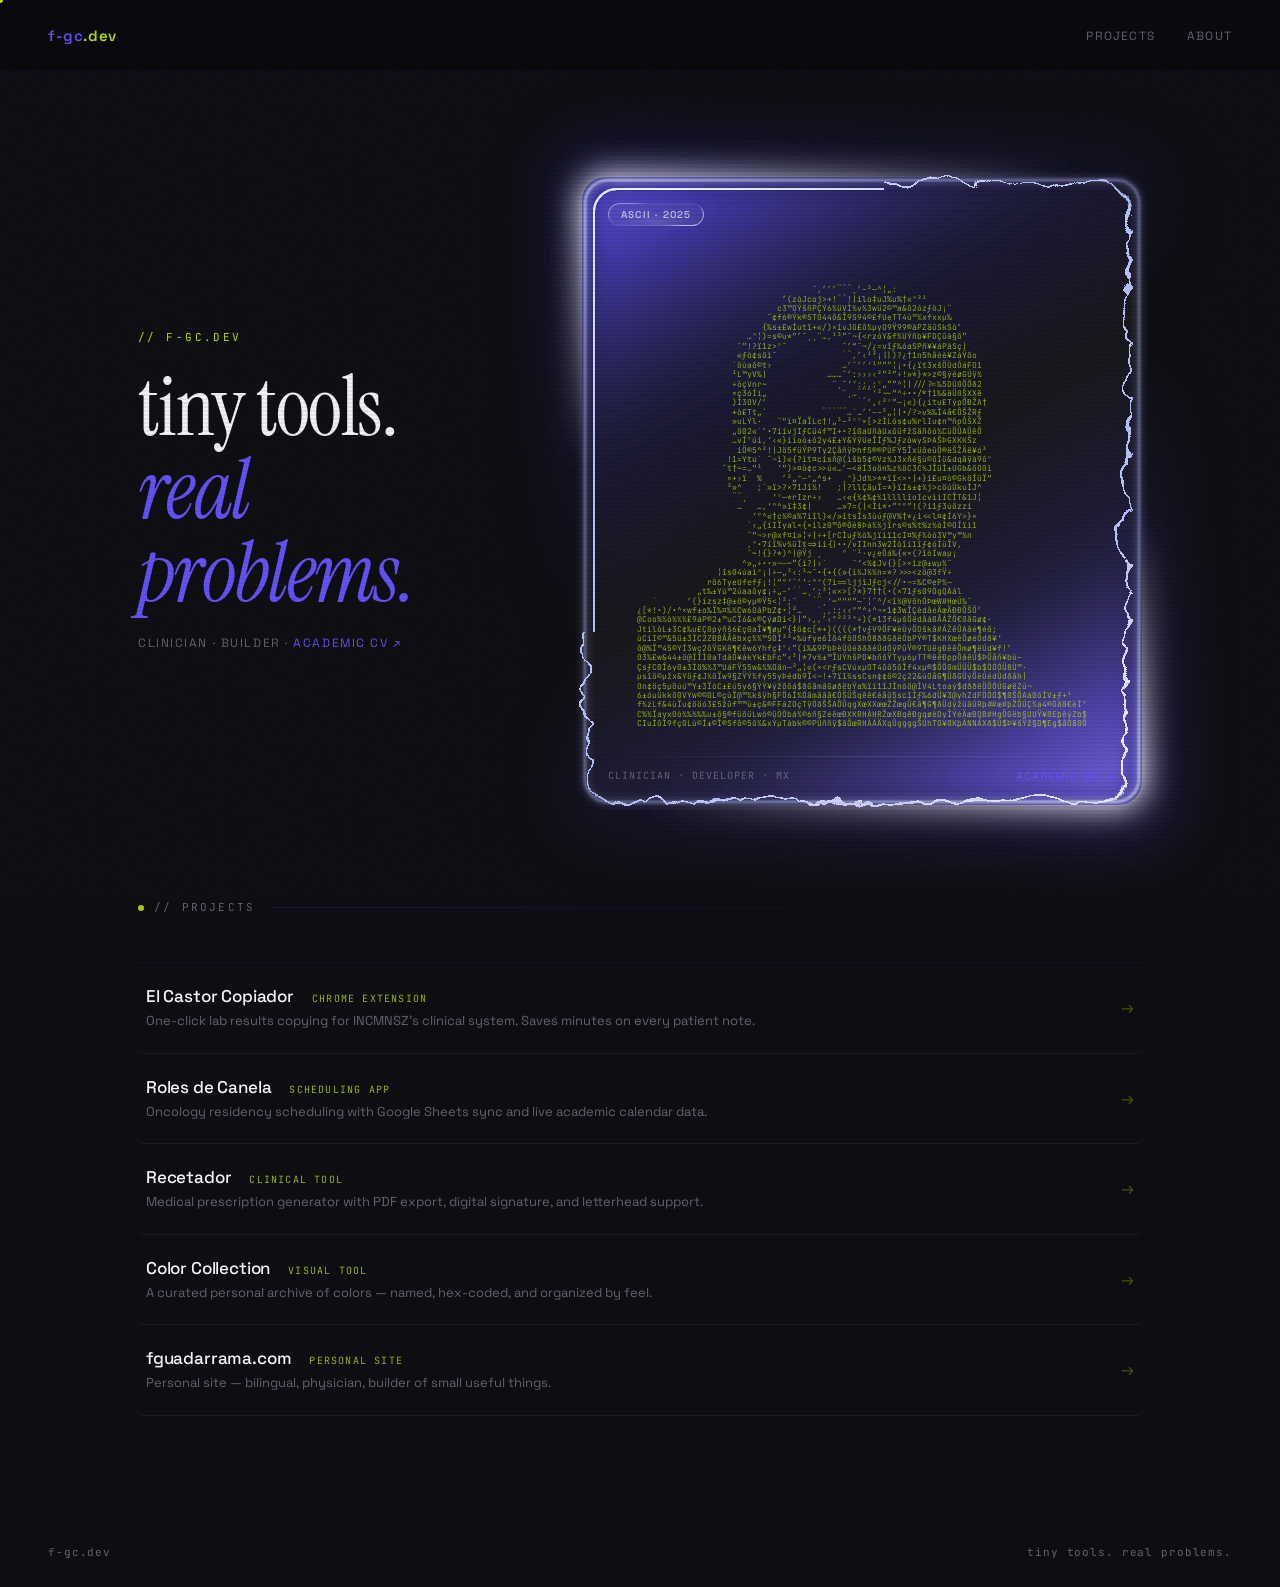
==== commit 209d9d9d: "Update index.html" ====
--- a/index.html
+++ b/index.html
@@ -23,8 +23,9 @@
       --accent-bright: color(display-p3 0.38  0.32  0.94);
       /* #c7e44c lime accent */
       --lime: color(display-p3 0.749 0.886 0.271);
-      --card-w: 580px;
-      --card-h: 700px;
+      --anim-state: running;
+      --card-w: min(560px, 48vw);
+      --card-h: min(700px, calc(100vh - 280px));
     }
 
     *, *::before, *::after { margin: 0; padding: 0; box-sizing: border-box; }
@@ -72,11 +73,14 @@
     /* Side-by-side hero layout */
     .hero-split {
       max-width: 1100px; margin: 0 auto;
-      padding: 80px 48px 60px;
+      padding: clamp(40px, 5vh, 80px) 48px clamp(32px, 4vh, 60px);
       display: grid;
       grid-template-columns: 1fr auto;
       align-items: center;
-      gap: 64px;
+      gap: clamp(32px, 4vw, 64px);
+      /* ensure the whole hero + card fits without scroll */
+      min-height: calc(100vh - 72px);
+      box-sizing: border-box;
     }
     .hero-text {
       display: flex; flex-direction: column; gap: 0;
@@ -146,7 +150,7 @@
     .inner-container { position: relative; }
 
     .border-outer {
-      border: 2px solid color(display-p3 0.196 0.161 0.745 / 0.5);
+      border: 2px solid transparent;
       border-radius: 24px; padding-right: 4px; padding-bottom: 4px;
     }
     .main-card {
@@ -154,35 +158,60 @@
       max-width: calc(100% - 8px);
       height: var(--card-h);
       border-radius: 24px;
-      border: 2px solid var(--electric-border-color);
+      border: 2px solid transparent;
       margin-top: -4px; margin-left: -4px;
       position: relative;
-      /* No filter here — Safari flickers when displacing bordered elements */
+      /* Static border transparent — only ::after animated border is visible */
     }
     /* Turbulence applied to a borderless overlay so Safari stays stable */
+    @keyframes electricPulse {
+      0%   { border-color: color(display-p3 0.737 0.769 1.0);
+              box-shadow: 0 0 8px 2px color(display-p3 0.737 0.769 1.0 / 0.6),
+                          0 0 24px 6px color(display-p3 0.737 0.769 1.0 / 0.3); }
+      50%  { border-color: color(display-p3 0.937 0.949 1.0);
+              box-shadow: 0 0 16px 4px color(display-p3 0.937 0.949 1.0 / 0.85),
+                          0 0 48px 12px color(display-p3 0.737 0.769 1.0 / 0.45); }
+      100% { border-color: color(display-p3 0.737 0.769 1.0);
+              box-shadow: 0 0 8px 2px color(display-p3 0.737 0.769 1.0 / 0.6),
+                          0 0 24px 6px color(display-p3 0.737 0.769 1.0 / 0.3); }
+    }
     .main-card::after {
       content: '';
       position: absolute;
       inset: -2px;
       border-radius: 24px;
-      border: 2px solid var(--electric-border-color);
+      /* Bright animated border — independent of the static base border */
+      border: 2px solid color(display-p3 0.737 0.769 1.0);
       filter: url(#turbulent-displace);
       pointer-events: none;
-      /* isolate the filter on its own layer */
       will-change: filter;
       transform: translateZ(0);
+      animation: electricPulse 2.4s ease-in-out infinite;
+      animation-play-state: var(--anim-state);
+    }
+    @keyframes glowPulse1 {
+      0%, 100% { border-color: color(display-p3 0.737 0.769 1.0 / 0.5); }
+      50%       { border-color: color(display-p3 0.937 0.949 1.0 / 0.9); }
+    }
+    @keyframes glowPulse2 {
+      0%, 100% { border-color: color(display-p3 0.737 0.769 1.0 / 0.7); }
+      50%       { border-color: color(display-p3 0.937 0.949 1.0 / 1.0); }
     }
     .glow-layer-1 {
-      border: 2px solid color(display-p3 0.196 0.161 0.745 / 0.6);
+      border: 2px solid color(display-p3 0.737 0.769 1.0 / 0.5);
       border-radius: 24px; width: 100%; height: 100%;
       position: absolute; inset: 0; filter: blur(1px);
       transform: translateZ(0); will-change: filter;
+      animation: glowPulse1 2.4s ease-in-out infinite;
+      animation-play-state: var(--anim-state);
     }
     .glow-layer-2 {
-      border: 2px solid var(--electric-light-color);
+      border: 2px solid color(display-p3 0.737 0.769 1.0 / 0.7);
       border-radius: 24px; width: 100%; height: 100%;
       position: absolute; inset: 0; filter: blur(4px);
       transform: translateZ(0); will-change: filter;
+      animation: glowPulse2 2.4s ease-in-out infinite 0.4s;
+      animation-play-state: var(--anim-state);
     }
     .overlay-1 {
       position: absolute; inset: 0; border-radius: 24px;
@@ -341,22 +370,29 @@
 
     /* RESPONSIVE */
     @media (max-width: 900px) {
-      :root { --card-w: 420px; --card-h: 540px; }
+      :root {
+        --card-w: min(420px, 88vw);
+        --card-h: min(540px, 60vh);
+      }
       .hero-split {
         grid-template-columns: 1fr;
-        padding: 60px 24px 40px;
-        gap: 40px;
+        padding: clamp(40px, 5vh, 60px) 24px clamp(24px, 3vh, 40px);
+        gap: clamp(24px, 3vh, 40px);
+        min-height: 0;
       }
       .hero-card-section { width: 100%; justify-content: center; }
       header { padding: 18px 24px; }
       .section-label, .projects-section { padding-left: 24px; padding-right: 24px; }
     }
     @media (max-width: 480px) {
-      :root { --card-w: 100%; --card-h: 400px; }
+      :root {
+        --card-w: min(100%, 92vw);
+        --card-h: min(400px, 55vh);
+      }
       nav { gap: 18px; font-size: 11px; }
       footer { padding: 22px 24px; flex-direction: column; gap: 6px; text-align: center; }
       .project-name { font-size: 15px; }
-      .hero-split { padding: 48px 20px 32px; gap: 32px; }
+      .hero-split { padding: 40px 20px 28px; gap: 28px; }
     }
   </style>
 </head>
@@ -576,10 +612,11 @@
     window.addEventListener('load',   fitAscii);
     window.addEventListener('resize', fitAscii);
 
-    // Pause SVG animation when tab is hidden — saves GPU on Safari/mobile
-    const svgAnims = document.querySelectorAll('animate');
+    // Pause CSS animations when tab is hidden — saves GPU on Safari/mobile
     document.addEventListener('visibilitychange', () => {
-      svgAnims.forEach(a => document.hidden ? a.pauseAnimations() : a.unpauseAnimations());
+      document.documentElement.style.setProperty(
+        '--anim-state', document.hidden ? 'paused' : 'running'
+      );
     });
 
   </script>
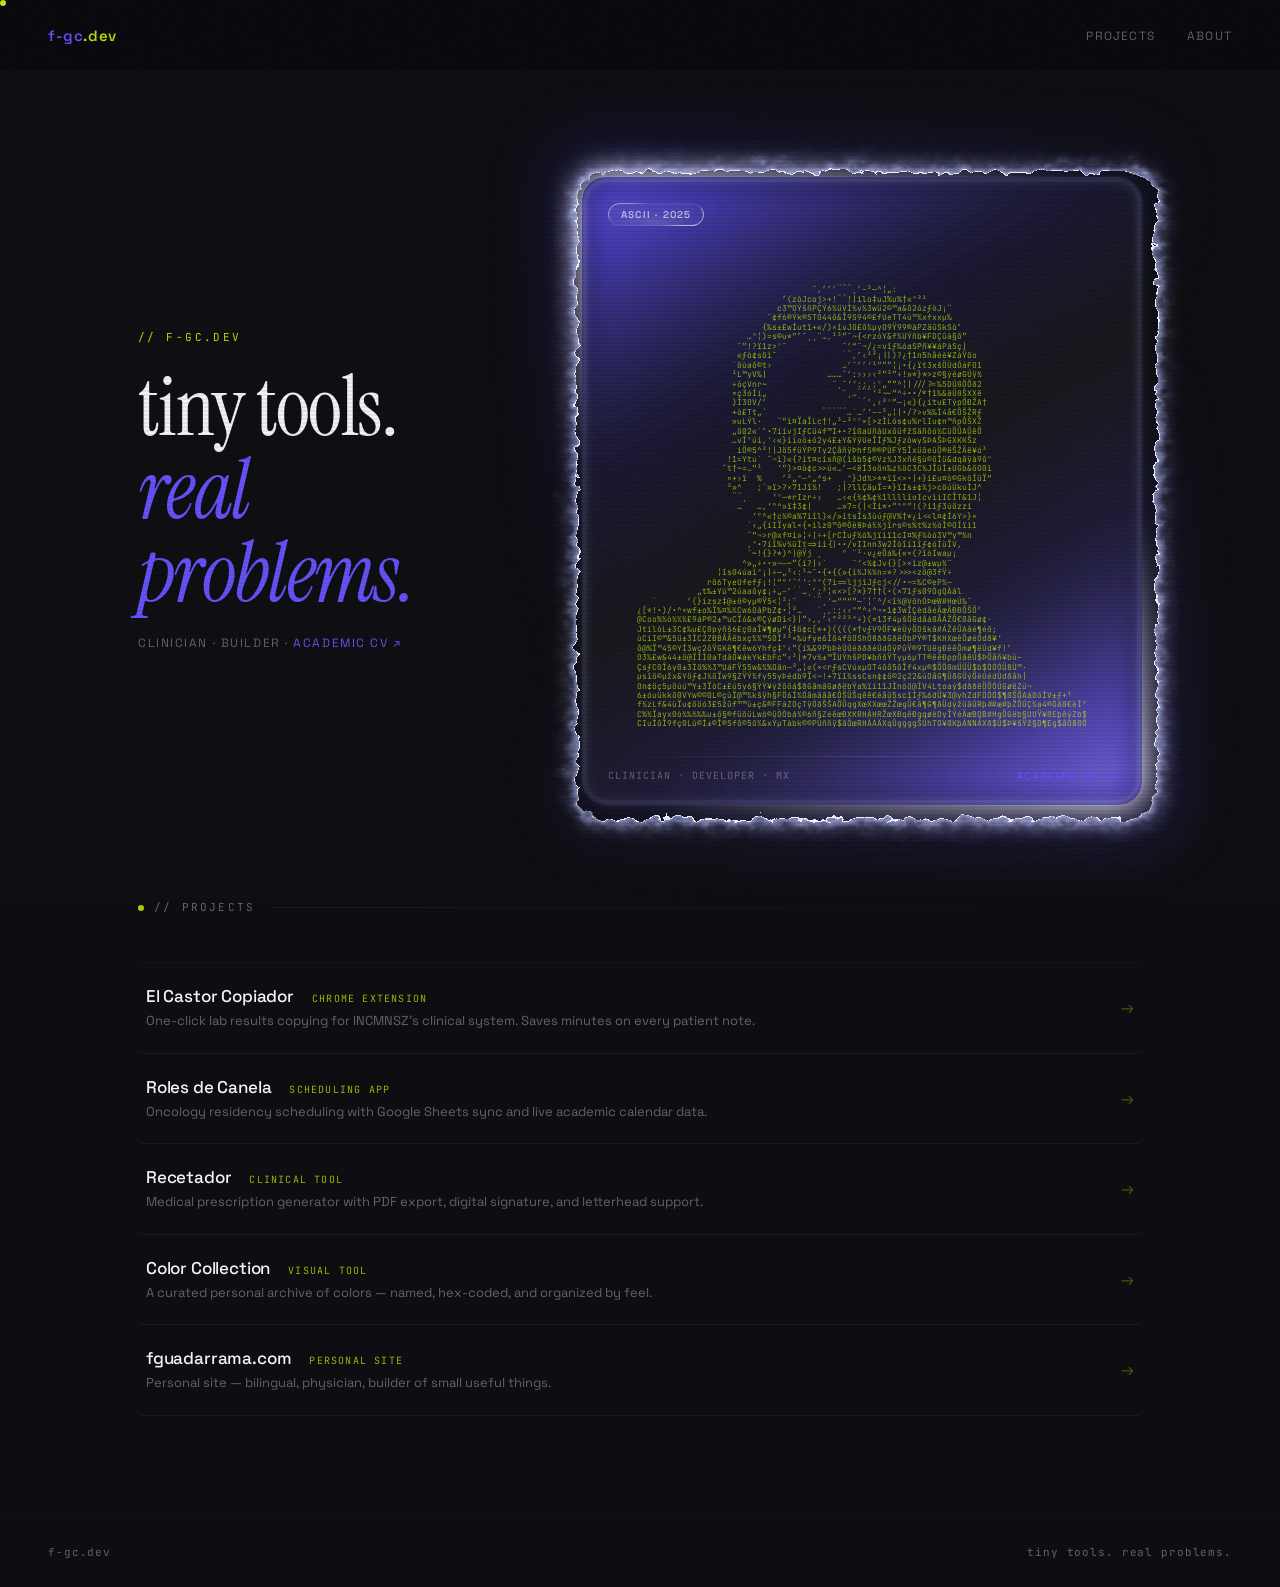
==== commit b41e18be: "Update index.html" ====
--- a/index.html
+++ b/index.html
@@ -163,54 +163,62 @@
       position: relative;
       /* Static border transparent — only ::after animated border is visible */
     }
-    /* Turbulence applied to a borderless overlay so Safari stays stable */
+    /* Electric border: dedicated overlay div, not ::after, so filter covers all corners */
     @keyframes electricPulse {
       0%   { border-color: color(display-p3 0.737 0.769 1.0);
-              box-shadow: 0 0 8px 2px color(display-p3 0.737 0.769 1.0 / 0.6),
-                          0 0 24px 6px color(display-p3 0.737 0.769 1.0 / 0.3); }
-      50%  { border-color: color(display-p3 0.937 0.949 1.0);
-              box-shadow: 0 0 16px 4px color(display-p3 0.937 0.949 1.0 / 0.85),
-                          0 0 48px 12px color(display-p3 0.737 0.769 1.0 / 0.45); }
+              box-shadow: 0 0 6px 1px color(display-p3 0.737 0.769 1.0 / 0.6),
+                          0 0 16px 4px color(display-p3 0.737 0.769 1.0 / 0.25); }
+      40%  { border-color: color(display-p3 0.960 0.970 1.0);
+              box-shadow: 0 0 14px 3px color(display-p3 0.960 0.970 1.0 / 0.95),
+                          0 0 36px 9px color(display-p3 0.737 0.769 1.0 / 0.55); }
+      55%  { border-color: color(display-p3 0.820 0.840 1.0);
+              box-shadow: 0 0 9px 2px color(display-p3 0.820 0.840 1.0 / 0.75),
+                          0 0 24px 6px color(display-p3 0.737 0.769 1.0 / 0.35); }
+      80%  { border-color: color(display-p3 0.960 0.970 1.0);
+              box-shadow: 0 0 16px 4px color(display-p3 0.960 0.970 1.0 / 0.9),
+                          0 0 40px 10px color(display-p3 0.737 0.769 1.0 / 0.5); }
       100% { border-color: color(display-p3 0.737 0.769 1.0);
-              box-shadow: 0 0 8px 2px color(display-p3 0.737 0.769 1.0 / 0.6),
-                          0 0 24px 6px color(display-p3 0.737 0.769 1.0 / 0.3); }
-    }
-    .main-card::after {
-      content: '';
+              box-shadow: 0 0 6px 1px color(display-p3 0.737 0.769 1.0 / 0.6),
+                          0 0 16px 4px color(display-p3 0.737 0.769 1.0 / 0.25); }
+    }
+    .electric-border {
       position: absolute;
-      inset: -2px;
-      border-radius: 24px;
-      /* Bright animated border — independent of the static base border */
-      border: 2px solid color(display-p3 0.737 0.769 1.0);
+      inset: -12px;
+      border-radius: 28px;
+      /* Thin line = more electric, less neon-tube */
+      border: 1.5px solid color(display-p3 0.937 0.949 1.0);
+      box-shadow: 0 0 8px 2px color(display-p3 0.737 0.769 1.0 / 0.8),
+                  0 0 20px 5px color(display-p3 0.737 0.769 1.0 / 0.4);
+      pointer-events: none;
       filter: url(#turbulent-displace);
-      pointer-events: none;
       will-change: filter;
       transform: translateZ(0);
-      animation: electricPulse 2.4s ease-in-out infinite;
+      animation: electricPulse 5s ease-in-out infinite alternate;
       animation-play-state: var(--anim-state);
-    }
-    @keyframes glowPulse1 {
-      0%, 100% { border-color: color(display-p3 0.737 0.769 1.0 / 0.5); }
-      50%       { border-color: color(display-p3 0.937 0.949 1.0 / 0.9); }
-    }
-    @keyframes glowPulse2 {
-      0%, 100% { border-color: color(display-p3 0.737 0.769 1.0 / 0.7); }
-      50%       { border-color: color(display-p3 0.937 0.949 1.0 / 1.0); }
+      z-index: 2;
+    }
+    /* glowPulse keyframes removed — steady glow */
+    @keyframes glowFlicker {
+      0%   { opacity: 0.5; }
+      40%  { opacity: 1.0; }
+      55%  { opacity: 0.7; }
+      80%  { opacity: 1.0; }
+      100% { opacity: 0.5; }
     }
     .glow-layer-1 {
-      border: 2px solid color(display-p3 0.737 0.769 1.0 / 0.5);
+      border: 1px solid color(display-p3 0.737 0.769 1.0 / 0.5);
       border-radius: 24px; width: 100%; height: 100%;
-      position: absolute; inset: 0; filter: blur(1px);
-      transform: translateZ(0); will-change: filter;
-      animation: glowPulse1 2.4s ease-in-out infinite;
+      position: absolute; inset: 0; filter: blur(2px);
+      transform: translateZ(0);
+      animation: glowFlicker 5s ease-in-out infinite alternate;
       animation-play-state: var(--anim-state);
     }
     .glow-layer-2 {
-      border: 2px solid color(display-p3 0.737 0.769 1.0 / 0.7);
+      border: 1px solid color(display-p3 0.737 0.769 1.0 / 0.6);
       border-radius: 24px; width: 100%; height: 100%;
-      position: absolute; inset: 0; filter: blur(4px);
-      transform: translateZ(0); will-change: filter;
-      animation: glowPulse2 2.4s ease-in-out infinite 0.4s;
+      position: absolute; inset: 0; filter: blur(6px);
+      transform: translateZ(0);
+      animation: glowFlicker 5s ease-in-out infinite alternate 0.8s;
       animation-play-state: var(--anim-state);
     }
     .overlay-1 {
@@ -402,17 +410,26 @@
 
   <svg style="position:absolute;width:0;height:0;overflow:hidden;">
     <defs>
-      <filter id="turbulent-displace" colorInterpolationFilters="sRGB" x="-15%" y="-15%" width="130%" height="130%">
-        <feTurbulence type="turbulence" baseFrequency="0.018" numOctaves="3" result="noise1" seed="1"/>
-        <feOffset in="noise1" dx="0" dy="0" result="offsetNoise1">
-          <animate attributeName="dy" values="700; 0" dur="8s" repeatCount="indefinite" calcMode="linear"/>
-        </feOffset>
-        <feTurbulence type="turbulence" baseFrequency="0.018" numOctaves="3" result="noise2" seed="3"/>
-        <feOffset in="noise2" dx="0" dy="0" result="offsetNoise2">
-          <animate attributeName="dx" values="490; 0" dur="8s" repeatCount="indefinite" calcMode="linear"/>
-        </feOffset>
-        <feBlend in="offsetNoise1" in2="offsetNoise2" mode="multiply" result="combinedNoise"/>
-        <feDisplacementMap in="SourceGraphic" in2="combinedNoise" scale="22" xChannelSelector="R" yChannelSelector="G"/>
+      <filter id="turbulent-displace" colorInterpolationFilters="sRGB" x="-30%" y="-30%" width="160%" height="160%">
+        <!-- High-freq turbulence = thin crackling lines, fast & irregular = electricity not pulse -->
+        <feTurbulence type="turbulence" numOctaves="2" result="noise1" seed="7">
+          <animate attributeName="baseFrequency"
+            values="0.045 0.065; 0.060 0.042; 0.038 0.070; 0.072 0.048; 0.050 0.035; 0.040 0.068; 0.045 0.065"
+            dur="5s" repeatCount="indefinite" calcMode="linear"/>
+        </feTurbulence>
+        <feTurbulence type="turbulence" numOctaves="2" result="noise2" seed="13">
+          <animate attributeName="baseFrequency"
+            values="0.068 0.040; 0.035 0.058; 0.055 0.075; 0.042 0.052; 0.070 0.038; 0.058 0.065; 0.068 0.040"
+            dur="3.7s" repeatCount="indefinite" calcMode="linear"/>
+        </feTurbulence>
+        <feTurbulence type="turbulence" numOctaves="1" result="noise3" seed="19">
+          <animate attributeName="baseFrequency"
+            values="0.080 0.030; 0.025 0.090; 0.095 0.040; 0.035 0.075; 0.080 0.030"
+            dur="2.7s" repeatCount="indefinite" calcMode="linear"/>
+        </feTurbulence>
+        <feBlend in="noise1" in2="noise2" mode="multiply" result="blend12"/>
+        <feBlend in="blend12" in2="noise3" mode="screen" result="combinedNoise"/>
+        <feDisplacementMap in="SourceGraphic" in2="combinedNoise" scale="18" xChannelSelector="R" yChannelSelector="G"/>
       </filter>
     </defs>
   </svg>
@@ -439,6 +456,7 @@
         </div>
         <div class="glow-layer-1"></div>
         <div class="glow-layer-2"></div>
+        <div class="electric-border"></div>
       </div>
       <div class="overlay-1"></div>
       <div class="overlay-2"></div>
